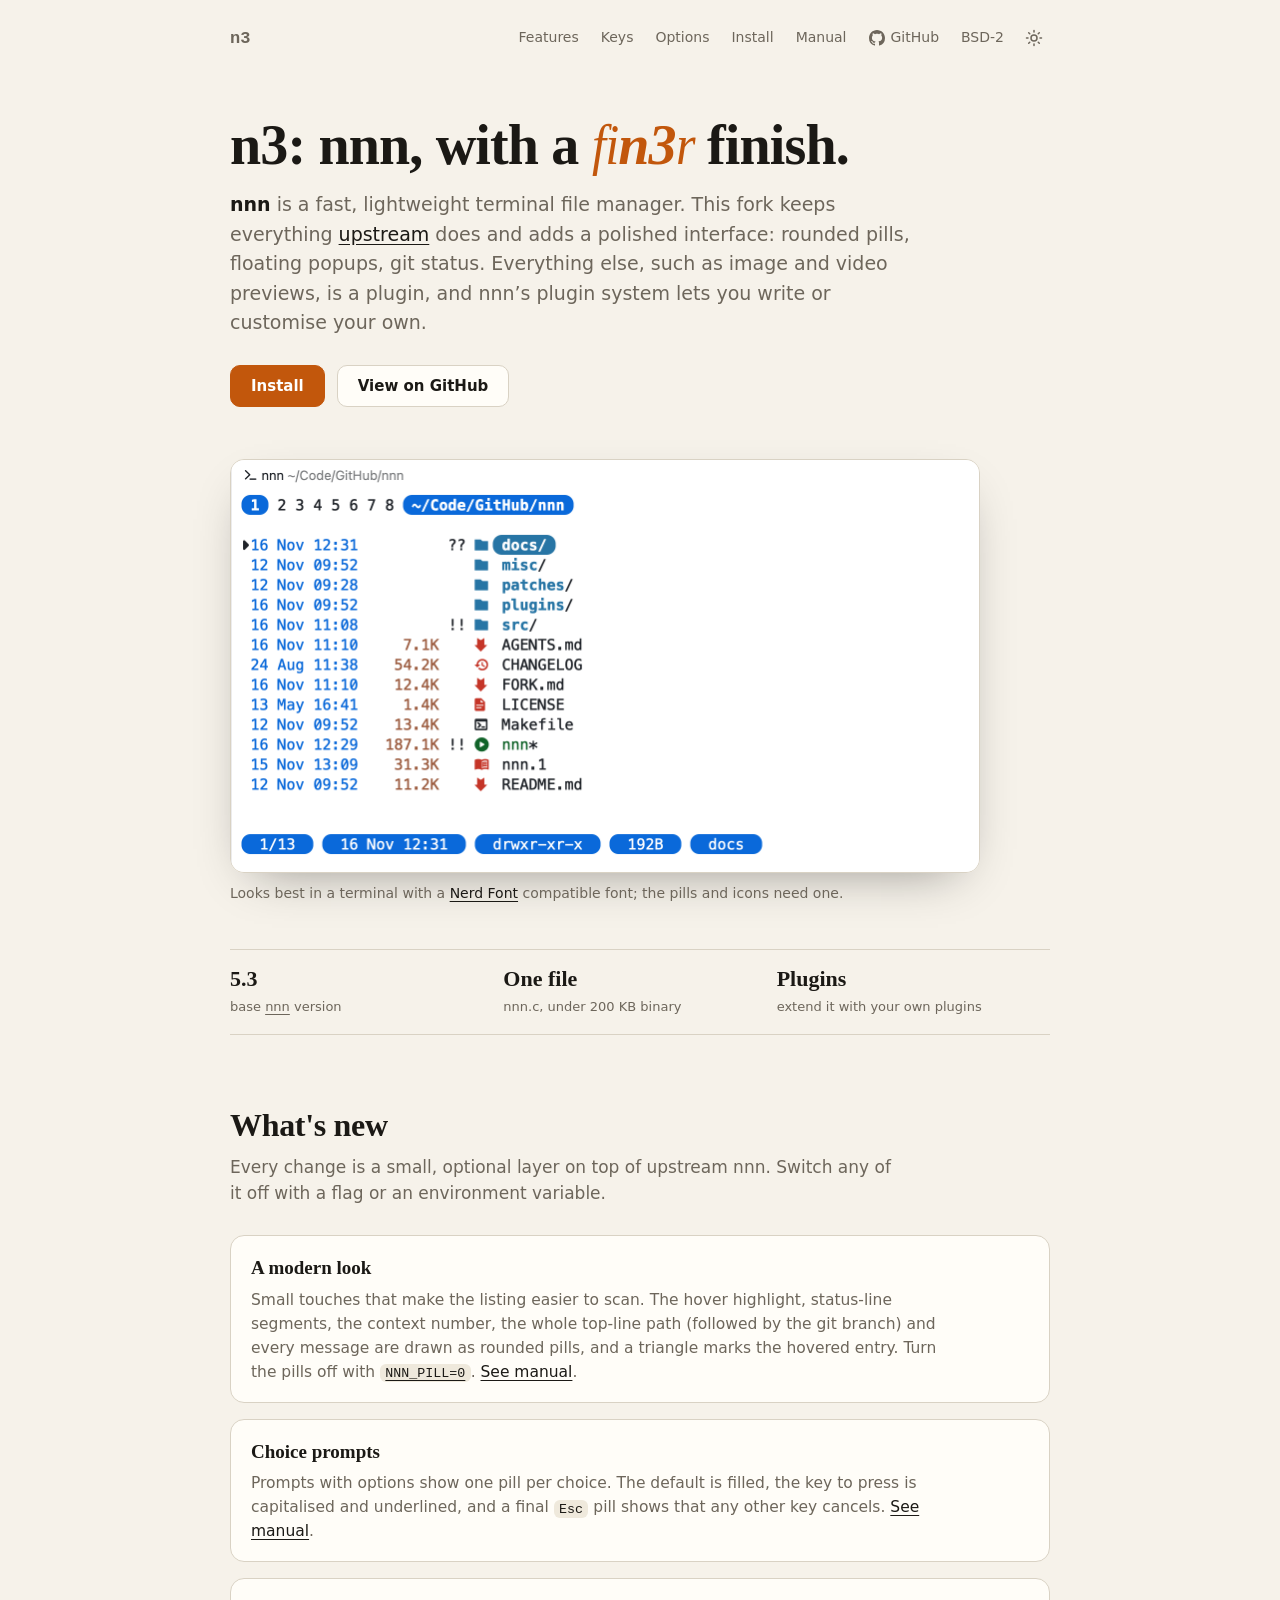
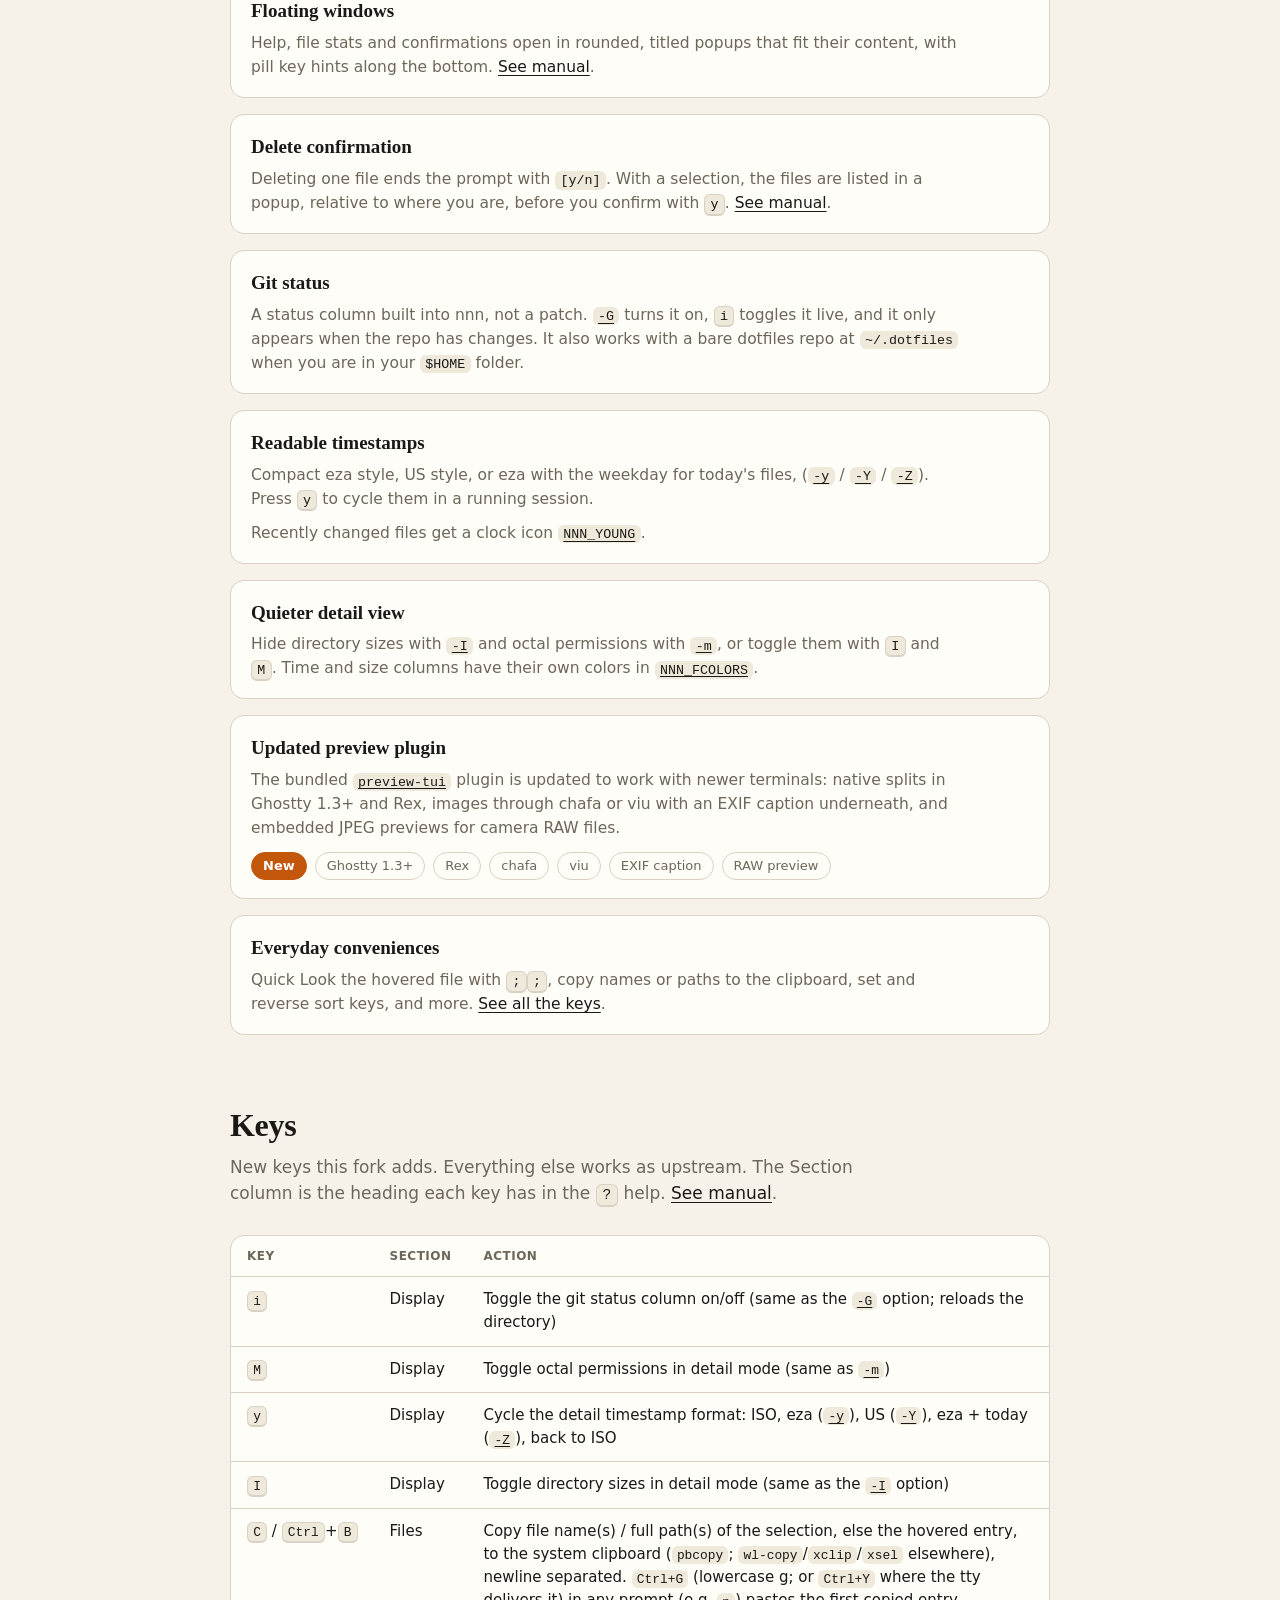
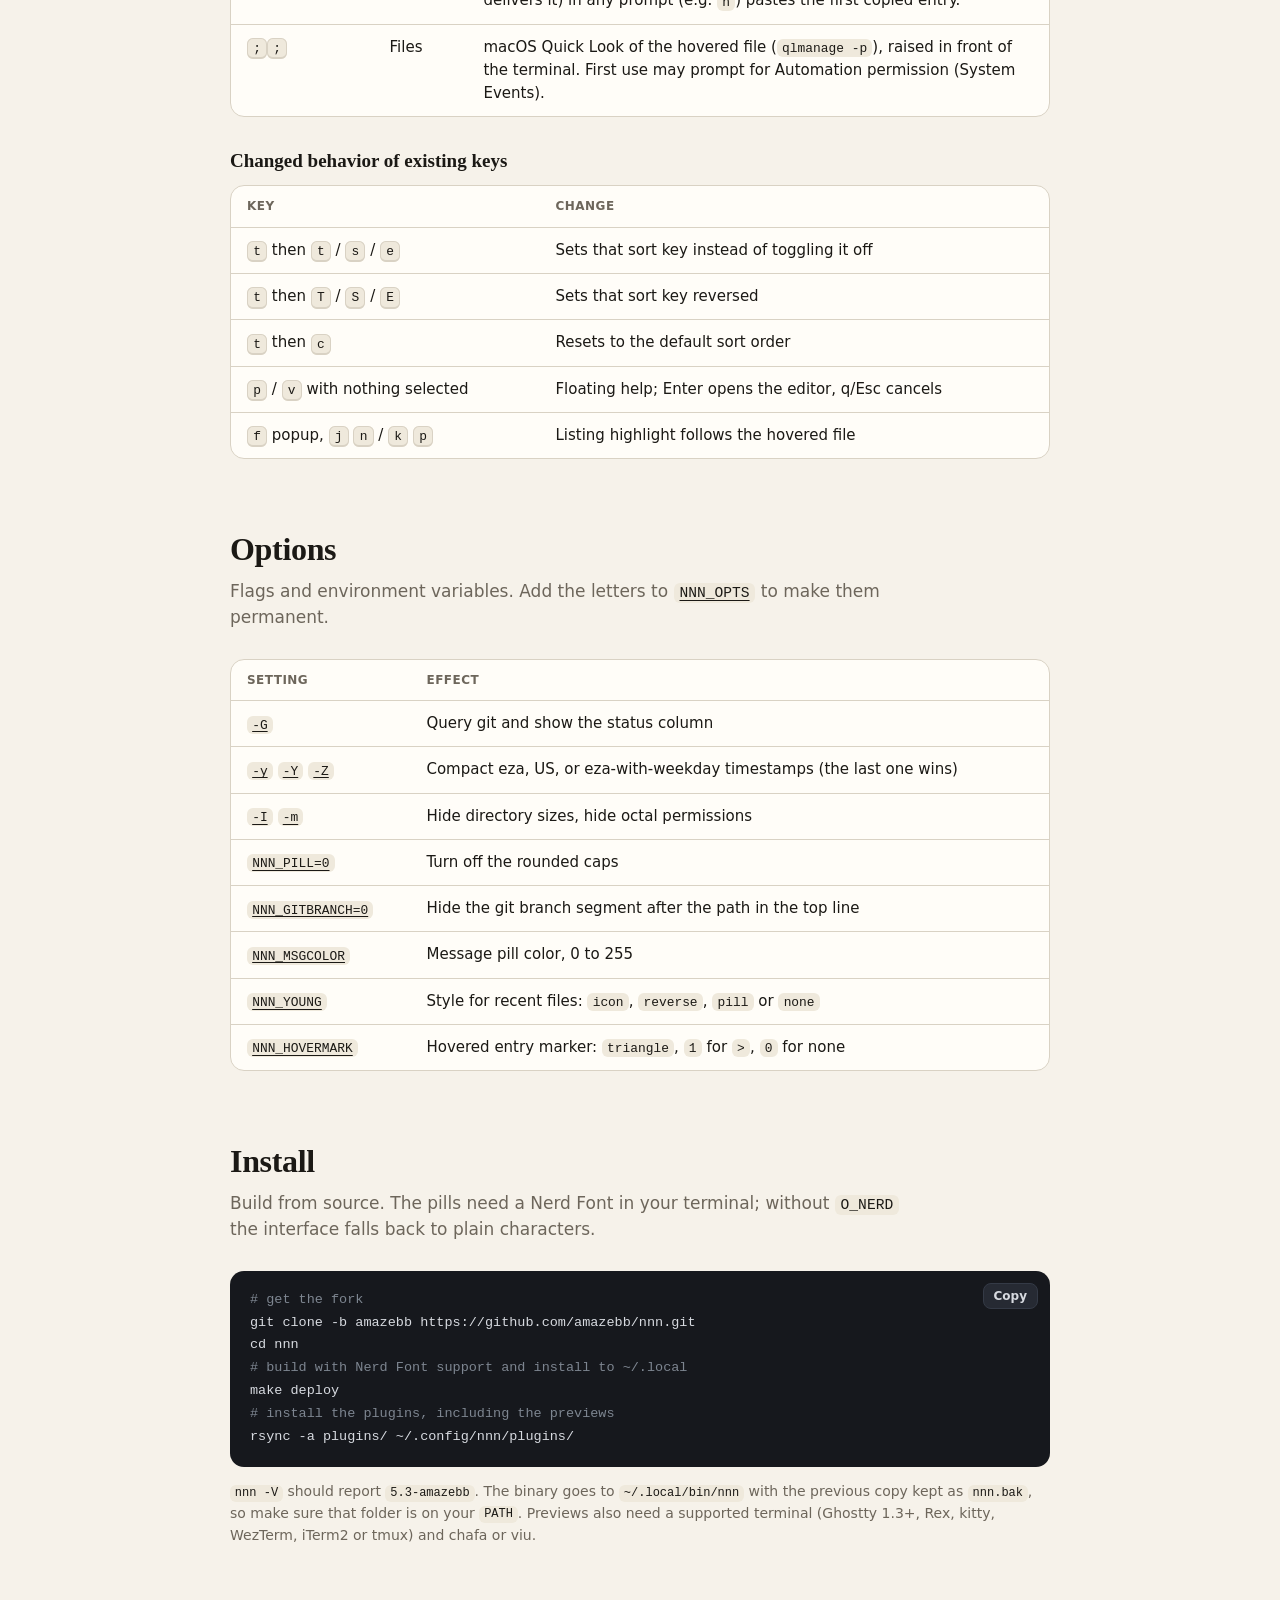
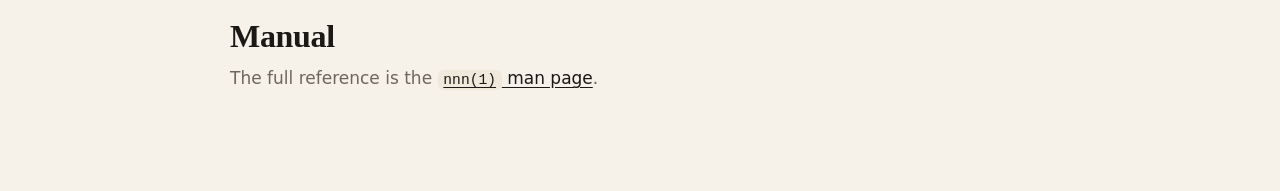
==== docs/index.html @ 8f882a75 "docs(web): thin and narrow the fi and r in the fin3r headline - wrap fi and r in a .thin span so the" ====
<!doctype html>
<html lang="en">

<head>
    <meta charset="utf-8">
    <meta name="viewport" content="width=device-width, initial-scale=1">
    <title>n3: nnn, with a fin3r finish</title>
    <meta name="description"
        content="n3 is a personal fork of the nnn file manager with rounded pills, floating popups, git status, extended by plugins for previews and more.">
    <link rel="stylesheet" href="style.css?v=28">
    <script>try {var t = localStorage.getItem("theme"); if (t) document.documentElement.dataset.theme = t} catch (e) { }</script>
</head>

<body>
    <main>

        <nav>
            <a class="brand" href="#top">n3</a>
            <a href="#features">Features</a>
            <a href="#keys">Keys</a>
            <a href="#options">Options</a>
            <a href="#install">Install</a>
            <a href="man.html">Manual</a>
            <a class="gh" href="https://github.com/amazebb/nnn"><svg width="16" height="16" aria-hidden="true">
                    <use href="img/icons.svg#github" />
                </svg>GitHub</a>
            <a href="https://github.com/amazebb/nnn/blob/amazebb/LICENSE">BSD-2</a>
            <button class="theme-toggle" type="button" aria-label="Switch to light theme" title="Switch theme"><svg
                    class="i-sun" width="18" height="18" aria-hidden="true">
                    <use href="img/icons.svg#sun" />
                </svg><svg class="i-moon" width="18" height="18" aria-hidden="true">
                    <use href="img/icons.svg#moon" />
                </svg></button>
        </nav>

        <header id="top">
            <h1>n3: nnn, with a <em><span class="thin">fi</span>n<span class="flip"><span class="f">3</span><span class="b"
                            aria-hidden="true">e</span></span><span class="thin">r</span></em> finish.</h1>
            <p><strong>nnn</strong> is a fast, lightweight terminal file manager. This fork keeps everything <a
                    href="https://github.com/jarun/nnn">upstream</a> does and adds a polished interface: rounded pills,
                floating popups, git status. Everything else, such as image and video previews, is a plugin, and
                nnn&rsquo;s plugin system lets you write or customise your own.</p>
            <div class="cta">
                <a class="btn primary" href="#install">Install</a>
                <a class="btn" href="https://github.com/amazebb/nnn">View on GitHub</a>
            </div>
        </header>

        <figure class="shot" id="shot">
            <!-- split Dark|Light switch for the screenshots only, unused for now (script.js and style.css still support it):
    <div class="theme-switch" role="group" aria-label="Screenshot theme, for every screenshot on the page">
      <button type="button" data-theme="dark" aria-pressed="false">Dark</button>
      <button type="button" data-theme="light" aria-pressed="false">Light</button>
    </div>
    -->
            <img class="th-light" src="img/nnn-list-light.png" width="750" height="413"
                alt="nnn listing the repo root in a light terminal theme, with the context and path pills on top and the pill status bar below">
            <img class="th-dark" src="img/nnn-list-dark.png" width="750" height="413"
                alt="nnn listing the repo root in a dark terminal theme, with the context and path pills on top and the pill status bar below">
            <figcaption>Looks best in a terminal with a <a href="https://www.nerdfonts.com/">Nerd Font</a> compatible
                font; the pills and icons need one.</figcaption>
        </figure>

        <div class="facts">
            <div><b>5.3</b><span>base <a href="https://github.com/jarun/nnn">nnn</a> version</span></div>
            <div><b>One file</b><span>nnn.c, under 200 KB binary</span></div>
            <div><b>Plugins</b><span>extend it with your own plugins</span></div>
        </div>

        <section id="features">
            <h2>What's new</h2>
            <p class="lede">Every change is a small, optional layer on top of upstream nnn. Switch any of it off with a
                flag or an environment variable.</p>

            <div class="cards">

                <div class="card">
                    <h3>A modern look</h3>
                    <p>Small touches that make the listing easier to scan. The hover highlight, status-line segments,
                        the context number, the whole top-line path (followed by the git branch) and every message are drawn as
                        rounded pills, and a triangle marks the hovered entry. Turn the pills off with <a
                            href="man.html#NNN_PILL"><code>NNN_PILL=0</code></a>. <a href="man.html#appearance">See
                            manual</a>.</p>
                </div>

                <div class="card">
                    <h3>Choice prompts</h3>
                    <p>Prompts with options show one pill per choice. The default is filled, the key to press is
                        capitalised and underlined, and a final <code>Esc</code> pill shows that any other key cancels.
                        <a href="man.html#choice-prompts">See manual</a>.
                    </p>
                </div>

                <div class="card wide">
                    <h3>Floating windows</h3>
                    <p>Help, file stats and confirmations open in rounded, titled popups that fit their content, with
                        pill key hints along the bottom. <a href="man.html#floating-windows">See manual</a>.</p>
                </div>

                <div class="card">
                    <h3>Delete confirmation</h3>
                    <p>Deleting one file ends the prompt with <code>[y/n]</code>. With a selection, the files are listed
                        in a popup, relative to where you are, before you confirm with <kbd>y</kbd>. <a
                            href="man.html#floating-windows">See manual</a>.</p>
                </div>

                <div class="card">
                    <h3>Git status</h3>
                    <p>A status column built into nnn, not a patch. <a href="man.html#opt-G"><code>-G</code></a> turns
                        it on, <kbd>i</kbd> toggles it live, and it only appears when the repo has changes. It also
                        works with a bare dotfiles repo at <code>~/.dotfiles</code> when you are in your
                        <code>$HOME</code> folder.
                    </p>
                </div>

                <div class="card">
                    <h3>Readable timestamps</h3>
                    <p>Compact eza style, US style, or eza with the weekday for today's files, (<a
                            href="man.html#opt-y"><code>-y</code></a> / <a href="man.html#opt-Y"><code>-Y</code></a> /
                        <a href="man.html#opt-Z"><code>-Z</code></a>). Press <kbd>y</kbd> to cycle them in a running
                        session.
                    </p>
                    <p>Recently changed files get a clock icon <a href="man.html#NNN_YOUNG"><code>NNN_YOUNG</code></a>.
                    </p>
                </div>

                <div class="card wide">
                    <h3>Quieter detail view</h3>
                    <p>Hide directory sizes with <a href="man.html#opt-I"><code>-I</code></a> and octal permissions with
                        <a href="man.html#opt-m"><code>-m</code></a>, or toggle them with <kbd>I</kbd> and <kbd>M</kbd>.
                        Time and size columns have their own colors in <a
                            href="man.html#NNN_FCOLORS"><code>NNN_FCOLORS</code></a>.
                    </p>
                </div>

                <div class="card wide">
                    <h3>Updated preview plugin</h3>
                    <p>The bundled <a href="https://github.com/amazebb/nnn/blob/amazebb/plugins/preview-tui"><code>preview-tui</code></a> plugin is updated to work with newer terminals: native
                        splits in Ghostty 1.3+ and Rex, images through chafa or viu with an EXIF caption underneath, and
                        embedded JPEG previews for camera RAW files.</p>
                    <div class="tags">
                        <span class="new">New</span><span>Ghostty
                            1.3+</span><span>Rex</span><span>chafa</span><span>viu</span><span>EXIF
                            caption</span><span>RAW preview</span>
                    </div>
                </div>

                <div class="card">
                    <h3>Everyday conveniences</h3>
                    <p>Quick Look the hovered file with <kbd>;</kbd><kbd>;</kbd>, copy names or paths to the clipboard,
                        set and reverse sort keys, and more. <a href="#keys">See all the keys</a>.</p>
                </div>

            </div>
        </section>

        <section id="keys">
            <h2>Keys</h2>
            <p class="lede">New keys this fork adds. Everything else works as upstream. The Section column is the
                heading each key has in the <kbd>?</kbd> help. <a href="man.html#keybinds">See manual</a>.</p>
            <div class="table-wrap">
                <table>
                    <thead>
                        <tr>
                            <th>Key</th>
                            <th>Section</th>
                            <th>Action</th>
                        </tr>
                    </thead>
                    <tbody>
                        <tr>
                            <td><kbd>i</kbd></td>
                            <td>Display</td>
                            <td>Toggle the git status column on/off (same as the <a
                                    href="man.html#opt-G"><code>-G</code></a> option; reloads the directory)</td>
                        </tr>
                        <tr>
                            <td><kbd>M</kbd></td>
                            <td>Display</td>
                            <td>Toggle octal permissions in detail mode (same as <a
                                    href="man.html#opt-m"><code>-m</code></a>)</td>
                        </tr>
                        <tr>
                            <td><kbd>y</kbd></td>
                            <td>Display</td>
                            <td>Cycle the detail timestamp format: ISO, eza (<a
                                    href="man.html#opt-y"><code>-y</code></a>), US (<a
                                    href="man.html#opt-Y"><code>-Y</code></a>), eza + today (<a
                                    href="man.html#opt-Z"><code>-Z</code></a>), back to ISO</td>
                        </tr>
                        <tr>
                            <td><kbd>I</kbd></td>
                            <td>Display</td>
                            <td>Toggle directory sizes in detail mode (same as the <a
                                    href="man.html#opt-I"><code>-I</code></a> option)</td>
                        </tr>
                        <tr>
                            <td><kbd>C</kbd> / <kbd>Ctrl</kbd>+<kbd>B</kbd></td>
                            <td>Files</td>
                            <td>Copy file name(s) / full path(s) of the selection, else the hovered entry, to the system
                                clipboard (<code>pbcopy</code>;
                                <code>wl-copy</code>/<code>xclip</code>/<code>xsel</code> elsewhere), newline separated.
                                <code>Ctrl+G</code> (lowercase g; or <code>Ctrl+Y</code> where the tty delivers it) in
                                any prompt (e.g. <code>n</code>) pastes the first copied entry.
                            </td>
                        </tr>
                        <tr>
                            <td><kbd>;</kbd><kbd>;</kbd></td>
                            <td>Files</td>
                            <td>macOS Quick Look of the hovered file (<code>qlmanage -p</code>), raised in front of the
                                terminal. First use may prompt for Automation permission (System Events).</td>
                        </tr>
                    </tbody>
                </table>
            </div>
            <h3 class="sub">Changed behavior of existing keys</h3>
            <div class="table-wrap">
                <table>
                    <thead>
                        <tr>
                            <th>Key</th>
                            <th>Change</th>
                        </tr>
                    </thead>
                    <tbody>
                        <tr>
                            <td><kbd>t</kbd> then <kbd>t</kbd> / <kbd>s</kbd> / <kbd>e</kbd></td>
                            <td>Sets that sort key instead of toggling it off</td>
                        </tr>
                        <tr>
                            <td><kbd>t</kbd> then <kbd>T</kbd> / <kbd>S</kbd> / <kbd>E</kbd></td>
                            <td>Sets that sort key reversed</td>
                        </tr>
                        <tr>
                            <td><kbd>t</kbd> then <kbd>c</kbd></td>
                            <td>Resets to the default sort order</td>
                        </tr>
                        <tr>
                            <td><kbd>p</kbd> / <kbd>v</kbd> with nothing selected</td>
                            <td>Floating help; Enter opens the editor, q/Esc cancels</td>
                        </tr>
                        <tr>
                            <td><kbd>f</kbd> popup, <kbd>j</kbd> <kbd>n</kbd> / <kbd>k</kbd> <kbd>p</kbd></td>
                            <td>Listing highlight follows the hovered file</td>
                        </tr>
                    </tbody>
                </table>
            </div>
        </section>

        <section id="options">
            <h2>Options</h2>
            <p class="lede">Flags and environment variables. Add the letters to <a
                    href="man.html#NNN_OPTS"><code>NNN_OPTS</code></a> to make them permanent.</p>
            <div class="table-wrap">
                <table>
                    <thead>
                        <tr>
                            <th>Setting</th>
                            <th>Effect</th>
                        </tr>
                    </thead>
                    <tbody>
                        <tr>
                            <td><a href="man.html#opt-G"><code>-G</code></a></td>
                            <td>Query git and show the status column</td>
                        </tr>
                        <tr>
                            <td><a href="man.html#opt-y"><code>-y</code></a> <a
                                    href="man.html#opt-Y"><code>-Y</code></a> <a
                                    href="man.html#opt-Z"><code>-Z</code></a></td>
                            <td>Compact eza, US, or eza-with-weekday timestamps (the last one wins)</td>
                        </tr>
                        <tr>
                            <td><a href="man.html#opt-I"><code>-I</code></a> <a
                                    href="man.html#opt-m"><code>-m</code></a></td>
                            <td>Hide directory sizes, hide octal permissions</td>
                        </tr>
                        <tr>
                            <td><a href="man.html#NNN_PILL"><code>NNN_PILL=0</code></a></td>
                            <td>Turn off the rounded caps</td>
                        </tr>
                        <tr>
                            <td><a href="man.html#NNN_GITBRANCH"><code>NNN_GITBRANCH=0</code></a></td>
                            <td>Hide the git branch segment after the path in the top line</td>
                        </tr>
                        <tr>
                            <td><a href="man.html#NNN_MSGCOLOR"><code>NNN_MSGCOLOR</code></a></td>
                            <td>Message pill color, 0 to 255</td>
                        </tr>
                        <tr>
                            <td><a href="man.html#NNN_YOUNG"><code>NNN_YOUNG</code></a></td>
                            <td>Style for recent files: <code>icon</code>, <code>reverse</code>, <code>pill</code> or
                                <code>none</code>
                            </td>
                        </tr>
                        <tr>
                            <td><a href="man.html#NNN_HOVERMARK"><code>NNN_HOVERMARK</code></a></td>
                            <td>Hovered entry marker: <code>triangle</code>, <code>1</code> for <code>&gt;</code>,
                                <code>0</code> for none
                            </td>
                        </tr>
                    </tbody>
                </table>
            </div>
        </section>

        <section id="install">
            <h2>Install</h2>
            <p class="lede">Build from source. The pills need a Nerd Font in your terminal; without <code>O_NERD</code>
                the interface falls back to plain characters.</p>

            <div class="codeblock">
                <button class="copy" type="button">Copy</button>
                <pre><span class="c"># get the fork</span>
<span class="line">git clone -b amazebb https://github.com/amazebb/nnn.git</span>
<span class="line">cd nnn</span>
<span class="c"># build with Nerd Font support and install to ~/.local</span>
<span class="line">make deploy</span>
<span class="c"># install the plugins, including the previews</span>
<span class="line">rsync -a plugins/ ~/.config/nnn/plugins/</span></pre>
            </div>
            <p class="note"><code>nnn -V</code> should report <code>5.3-amazebb</code>. The binary goes to
                <code>~/.local/bin/nnn</code> with the previous copy kept as <code>nnn.bak</code>, so make sure that
                folder is on your <code>PATH</code>. Previews also need a supported terminal (Ghostty 1.3+, Rex, kitty,
                WezTerm, iTerm2 or tmux) and chafa or viu.
            </p>
        </section>

        <section id="manual">
            <h2>Manual</h2>
            <p class="lede">The full reference is the <a href="man.html"><code>nnn(1)</code> man page</a>.</p>
        </section>


    </main>
    <script src="script.js?v=28"></script>
</body>

</html>
---- docs/style.css ----
:root {
  --paper: #f6f2ea;
  --ink: #1b1915;
  --muted: #6d665b;
  --line: #d9d2c4;
  --panel: #fffdf8;
  --accent: #c2570c;
  --accent-ink: #fff;
  --code-bg: #efe9dc;
  --mono: ui-monospace, "SF Mono", Menlo, Consolas, monospace;
  --serif: "Iowan Old Style", "Palatino Linotype", Palatino, Georgia, serif;
  --ui: system-ui, -apple-system, "Segoe UI", Roboto, sans-serif;

  /* install code blocks */
  --t-bg: #16181d;
  --t-fg: #d7dae0;
  --t-dim: #7d8590;
}

@media (prefers-color-scheme: dark) {
  :root:not([data-theme="light"]) {
    --paper: #151412;
    --ink: #ece6da;
    --muted: #9a9284;
    --line: #35312a;
    --panel: #1d1b18;
    --accent: #f08a3c;
    --accent-ink: #151412;
    --code-bg: #24211d;
  }
}
:root[data-theme="dark"] {
  --paper: #151412;
  --ink: #ece6da;
  --muted: #9a9284;
  --line: #35312a;
  --panel: #1d1b18;
  --accent: #f08a3c;
  --accent-ink: #151412;
  --code-bg: #24211d;
}

* { box-sizing: border-box; }
html { scroll-behavior: smooth; }

body {
  margin: 0;
  background: var(--paper);
  color: var(--ink);
  font: 17px/1.55 var(--ui);
  -webkit-font-smoothing: antialiased;
}

a { color: var(--ink); text-underline-offset: 3px; }
a:hover { color: var(--accent); }

main { max-width: 860px; margin: 0 auto; padding: 0 20px 72px; }

nav {
  display: flex;
  flex-wrap: wrap;
  align-items: center;
  gap: 8px 22px;
  padding: 22px 0;
  font-size: 14px;
}
nav .brand { font: 600 17px var(--mono); text-decoration: none; margin-right: auto; }
nav a { color: var(--muted); text-decoration: none; }
nav a:hover { color: var(--ink); }
nav .gh { display: inline-flex; align-items: center; gap: 6px; }
.theme-toggle {
  display: inline-flex; align-items: center; justify-content: center;
  width: 32px; height: 32px; padding: 0; margin-left: -8px;
  background: none; border: 0; border-radius: 8px;
  color: var(--muted); cursor: pointer;
}
.theme-toggle .i-moon { display: none; }
@media (prefers-color-scheme: dark) {
  :root:not([data-theme="light"]) .theme-toggle .i-sun { display: none; }
  :root:not([data-theme="light"]) .theme-toggle .i-moon { display: block; }
}
:root[data-theme="dark"] .theme-toggle .i-sun { display: none; }
:root[data-theme="dark"] .theme-toggle .i-moon { display: block; }
.theme-toggle:hover { color: var(--ink); }
.theme-toggle:focus-visible { outline: 2px solid var(--accent); outline-offset: 2px; }

header { padding: 40px 0 8px; }
header h1 {
  font: 600 56px/1.04 var(--serif);
  letter-spacing: -0.015em;
  margin: 0 0 16px;
}
/* "fi" and "r" of fin3r: lighter and narrower, so the eye lands on the 3 */
header h1 .thin { font-weight: 300; display: inline-block; transform: scaleX(0.9); transform-origin: left; margin-right: -0.05em; }
/* the 3 in fin3r flips over to an e on hover */
header h1 .flip { display: inline-grid; transform-style: preserve-3d; transition: transform 0.6s; }
header h1 .flip > span { grid-area: 1 / 1; backface-visibility: hidden; text-align: center; }
header h1 .flip .b { transform: rotateY(180deg); }
header h1 em:hover .flip { transform: rotateY(180deg); }
@media (prefers-reduced-motion: reduce) { header h1 .flip { transition: none; } }
header h1 em { font-style: italic; color: var(--accent); }
header p { margin: 0; color: var(--muted); max-width: 58ch; font-size: 19px; }
header p strong { color: var(--ink); font-weight: 600; }

.cta { display: flex; flex-wrap: wrap; gap: 12px; margin-top: 28px; }
.btn {
  display: inline-block;
  font: 600 15px var(--ui);
  text-decoration: none;
  border-radius: 10px;
  padding: 11px 20px;
  border: 1px solid var(--line);
  color: var(--ink);
  background: var(--panel);
}
.btn:hover { border-color: var(--muted); color: var(--ink); }
.btn.primary { background: var(--accent); border-color: var(--accent); color: var(--accent-ink); }
.btn.primary:hover { filter: brightness(1.08); color: var(--accent-ink); }
.btn:focus-visible, .copy:focus-visible { outline: 2px solid var(--accent); outline-offset: 2px; }

.pop { display: block; max-width: 100%; height: auto; margin-top: 14px; border-radius: 10px; }
.shot { margin: 44px 0 0; }
/* Dark | Light: two .btn-style halves of one button, split by a single divider */
.theme-switch { display: inline-flex; margin-bottom: 14px; }
.theme-switch button {
  font: 600 15px var(--ui);
  padding: 11px 22px;
  border: 1px solid var(--line);
  color: var(--ink);
  background: var(--panel);
  cursor: pointer;
  position: relative;
}
.theme-switch button:first-child { border-radius: 10px 0 0 10px; }
.theme-switch button:last-child { border-radius: 0 10px 10px 0; margin-left: -1px; }
.theme-switch button:hover { border-color: var(--muted); z-index: 1; }
.theme-switch button[aria-pressed="true"] { background: var(--accent); border-color: var(--accent); color: var(--accent-ink); z-index: 2; }
.theme-switch button:focus-visible { outline: 2px solid var(--accent); outline-offset: 2px; z-index: 3; }
.shot img {
  display: block;
  max-width: 100%;
  height: auto;
  border: 1px solid var(--line);
  border-radius: 14px;
  box-shadow: 0 18px 50px -24px rgba(0, 0, 0, 0.45);
}

/* one theme of each screenshot at a time; the page theme picks the default until the switch is used */
img.th-dark { display: none; }
@media (prefers-color-scheme: dark) {
  html:not([data-shot]):not([data-theme="light"]) img.th-light { display: none; }
  html:not([data-shot]):not([data-theme="light"]) img.th-dark { display: block; }
}
html[data-theme="dark"]:not([data-shot]) img.th-light { display: none; }
html[data-theme="dark"]:not([data-shot]) img.th-dark { display: block; }
html[data-shot="dark"] img.th-light { display: none; }
html[data-shot="dark"] img.th-dark { display: block; }
html[data-shot="light"] img.th-light { display: block; }
html[data-shot="light"] img.th-dark { display: none; }

/* ---------- facts ---------- */
.facts {
  margin-top: 44px;
  display: grid;
  grid-template-columns: repeat(3, 1fr);
  border-top: 1px solid var(--line);
}
.facts div { padding: 16px 12px 16px 0; border-bottom: 1px solid var(--line); }
.facts b { display: block; font: 600 22px var(--serif); }
.facts span { font-size: 13px; color: var(--muted); }

/* ---------- sections ---------- */
section { margin-top: 72px; }
section > h2 { font: 600 32px/1.15 var(--serif); letter-spacing: -0.01em; margin: 0 0 10px; }
section > .lede { color: var(--muted); margin: 0 0 28px; max-width: 62ch; }

.cards { display: grid; grid-template-columns: minmax(0, 1fr); gap: 16px; }
.card {
  background: var(--panel);
  border: 1px solid var(--line);
  border-radius: 14px;
  padding: 20px 20px 18px;
}
.card { min-width: 0; }
.card h3 { font: 600 19px/1.25 var(--serif); margin: 0 0 8px; }
.card p { margin: 0 0 10px; color: var(--muted); font-size: 15.5px; max-width: 72ch; }
.card p:last-child { margin-bottom: 0; }
.card.wide { grid-column: 1 / -1; }

a code { color: inherit; }
code, kbd {
  font: 0.86em var(--mono);
  background: var(--code-bg);
  border-radius: 6px;
  padding: 0.12em 0.4em;
  color: var(--ink);
}
kbd { border: 1px solid var(--line); border-bottom-width: 2px; }

.tags { display: flex; flex-wrap: wrap; gap: 8px; margin-top: 12px; }
.tags span {
  font-size: 13px;
  color: var(--muted);
  border: 1px solid var(--line);
  border-radius: 999px;
  padding: 3px 11px;
}

.tags .new { background: var(--accent); border-color: var(--accent); color: var(--accent-ink); font-weight: 600; }

/* ---------- tables ---------- */
h3.sub { font: 600 19px/1.25 var(--serif); margin: 32px 0 12px; }
.table-wrap { overflow-x: auto; border: 1px solid var(--line); border-radius: 14px; background: var(--panel); }
table { width: 100%; border-collapse: collapse; font-size: 15px; }
th, td { text-align: left; padding: 11px 16px; border-bottom: 1px solid var(--line); vertical-align: top; }
th { font-size: 12px; letter-spacing: 0.04em; text-transform: uppercase; color: var(--muted); font-weight: 600; }
tr:last-child td { border-bottom: 0; }
td:first-child { white-space: nowrap; }

/* ---------- install ---------- */
.codeblock {
  position: relative;
  background: var(--t-bg);
  color: var(--t-fg);
  border-radius: 14px;
  padding: 18px 20px;
  font: 13.5px/1.7 var(--mono);
  overflow-x: auto;
  margin: 0 0 14px;
}
.codeblock pre { margin: 0; font: inherit; padding-right: 64px; }
.codeblock .c { color: var(--t-dim); }
.copy {
  position: absolute;
  top: 12px;
  right: 12px;
  font: 600 12px var(--ui);
  color: var(--t-fg);
  background: #262a33;
  border: 1px solid #343a46;
  border-radius: 8px;
  padding: 5px 10px;
  cursor: pointer;
}
.copy:hover { background: #303642; }
.note { font-size: 14px; color: var(--muted); }


@media (max-width: 640px) {
  header h1 { font-size: 40px; }
  header p { font-size: 17px; }
  .facts { grid-template-columns: 1fr; }
  .cards { grid-template-columns: minmax(0, 1fr); }
  section > h2 { font-size: 27px; }
  .btn { flex: 1 1 100%; text-align: center; }
}

/* ---------- manual ---------- */
.linkbtn { font: inherit; color: var(--accent); background: none; border: 0; padding: 0; cursor: pointer; text-decoration: underline; text-underline-offset: 3px; }
.man { border: 1px solid var(--line); border-radius: 14px; background: var(--panel); overflow: hidden; }
.man-sec + .man-sec { border-top: 1px solid var(--line); }
.man-sec summary, .man-sub summary { cursor: pointer; padding: 14px 18px; font: 600 15px var(--ui); letter-spacing: 0.02em; list-style: none; display: flex; align-items: center; gap: 10px; }
.man-sec summary::-webkit-details-marker, .man-sub summary::-webkit-details-marker { display: none; }
.man-sec summary::before, .man-sub summary::before { content: "\25B8"; color: var(--muted); transition: transform 0.15s; }
.man-sec[open] > summary::before, .man-sub[open] > summary::before { transform: rotate(90deg); }
.man-sec summary:hover, .man-sub summary:hover { background: var(--code-bg); }
.man-body { padding: 4px 18px 18px 38px; font-size: 15px; overflow-x: auto; }
.man-body p { margin: 0 0 10px; max-width: 74ch; }
.man-body h3 { font: 600 15px var(--serif); margin: 18px 0 6px; }
.man-body code, .man-body var, .man-body .Fl { font-family: var(--mono); font-size: 0.9em; font-style: normal; }
.man-body pre, .man-body .Bd { font: 13.5px/1.5 var(--mono); background: var(--code-bg); border-radius: 8px; padding: 10px 12px; margin: 0 0 12px; overflow-x: auto; white-space: pre-wrap; }
.man-body table { width: auto; font-size: 14.5px; }
.man-body td, .man-body th { padding: 4px 14px 4px 0; border: 0; }
.man-body dl, .man-body .Bl-tag { margin: 0 0 12px; }
.man-body .Bl-tag dt { font-family: var(--mono); font-size: 14px; margin-top: 8px; }
.man-body .Bl-tag dd { margin: 2px 0 0 18px; }
.man-body a { color: var(--accent); text-underline-offset: 3px; overflow-wrap: anywhere; }
.man-sub { margin: 0 18px 8px 38px; border: 1px solid var(--line); border-radius: 10px; background: var(--paper); }
.man-sub:last-child { margin-bottom: 18px; }
.man-sub summary { padding: 10px 14px; font-size: 14.5px; }
.man-sub .man-body { padding: 4px 14px 14px; }
.shot figcaption { margin-top: 10px; font-size: 14px; color: var(--muted); }
.facts a { color: inherit; }
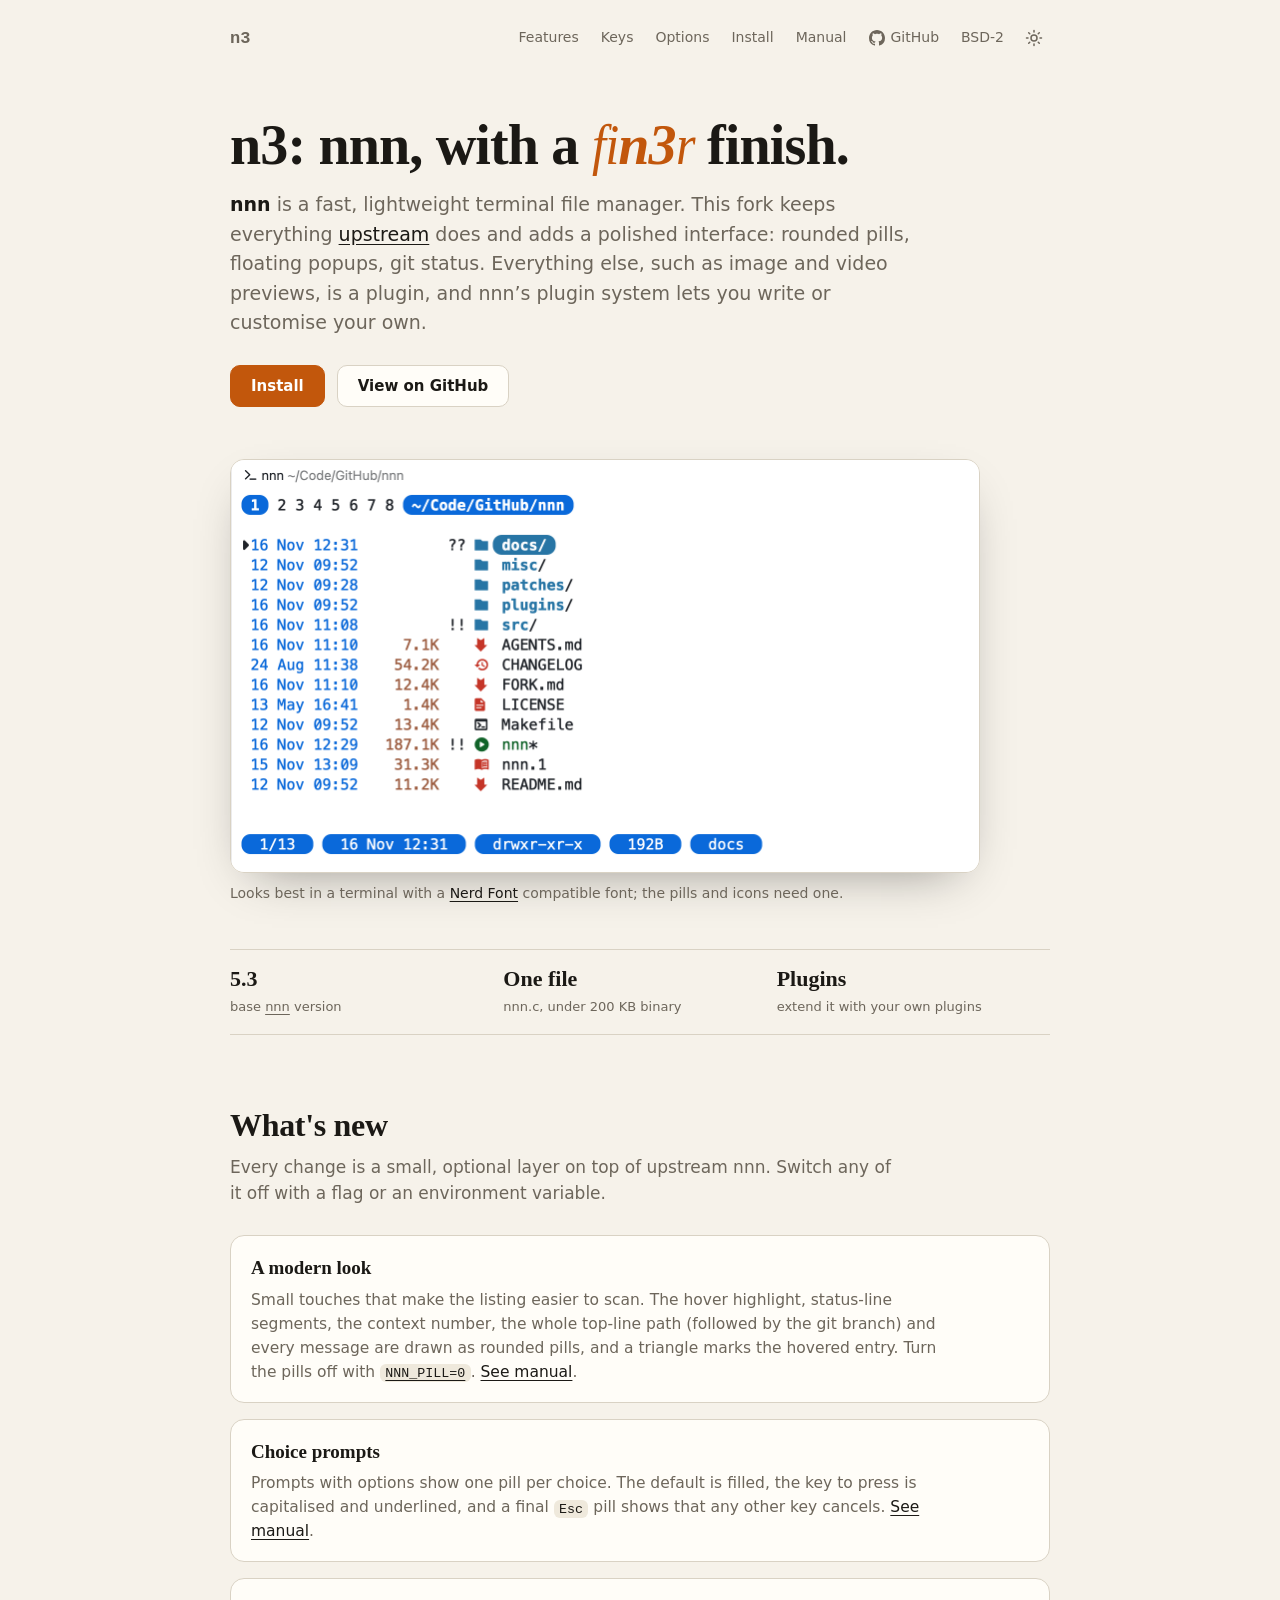
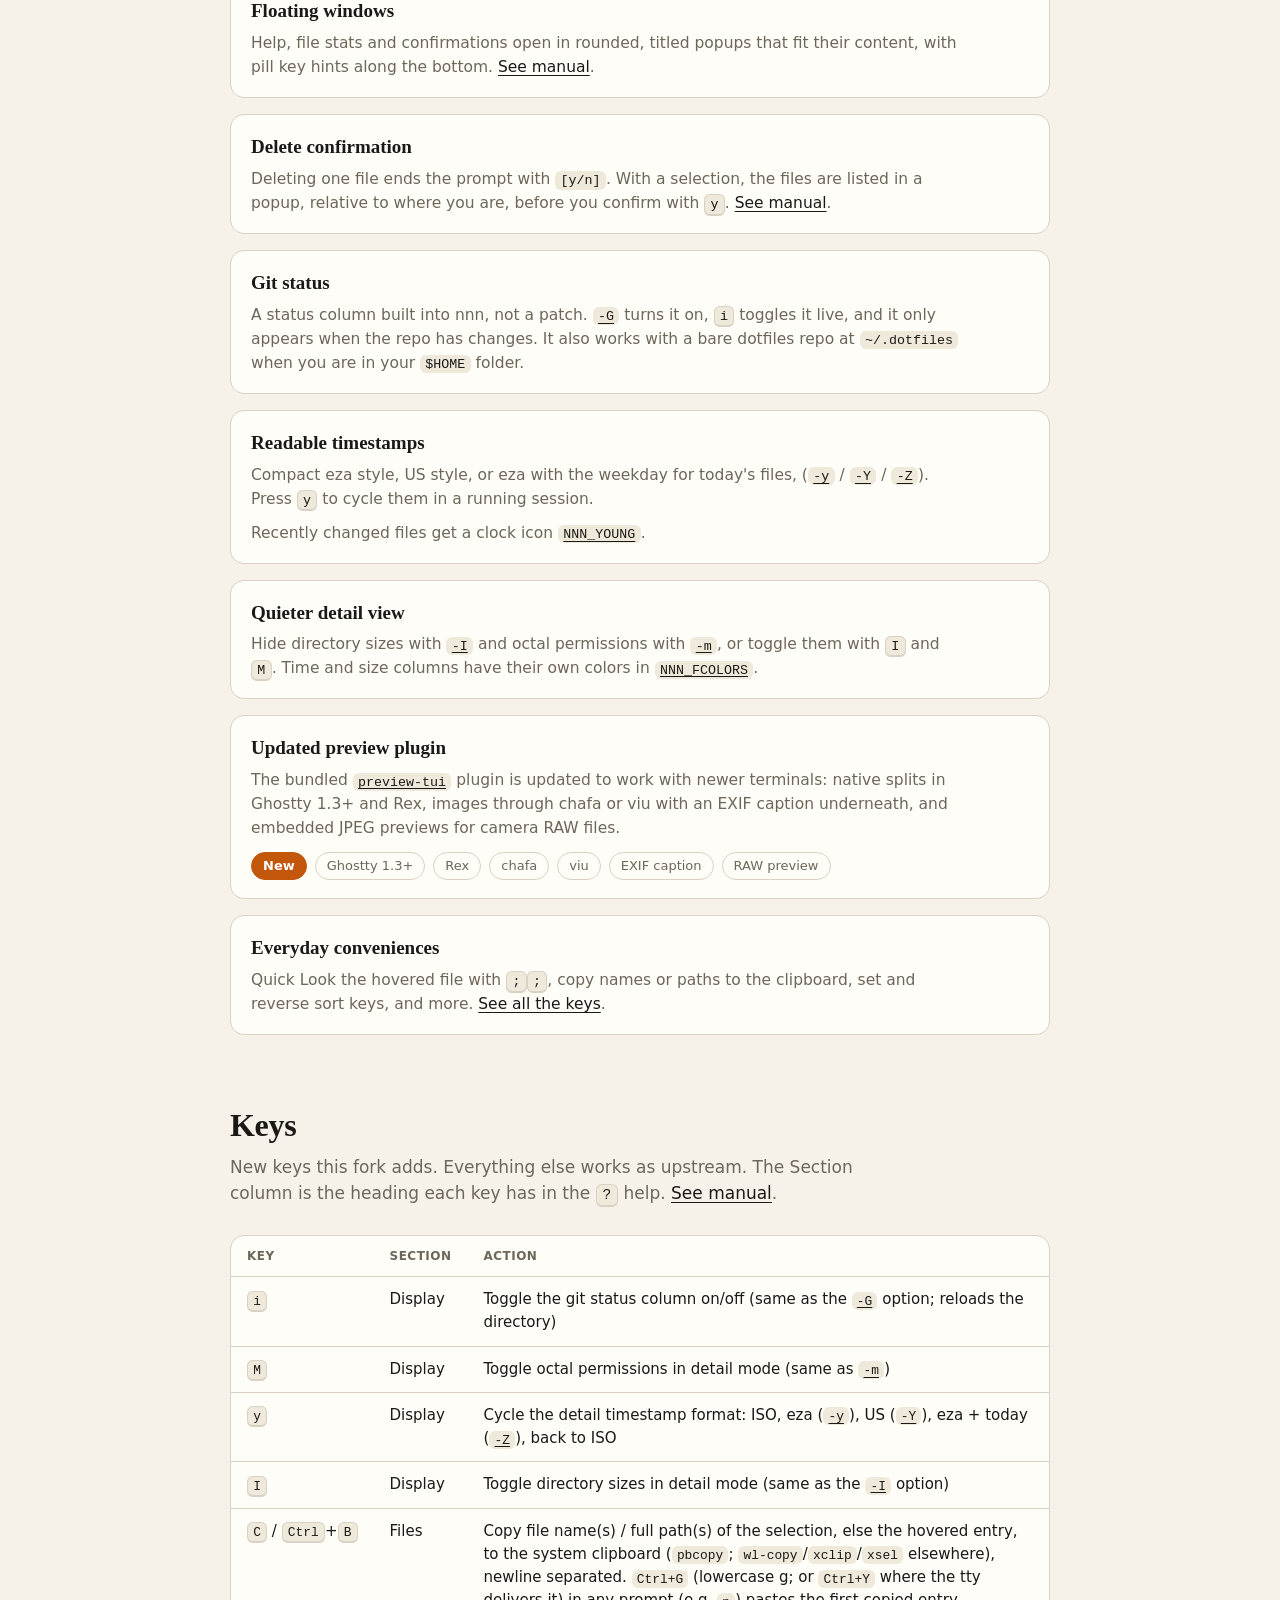
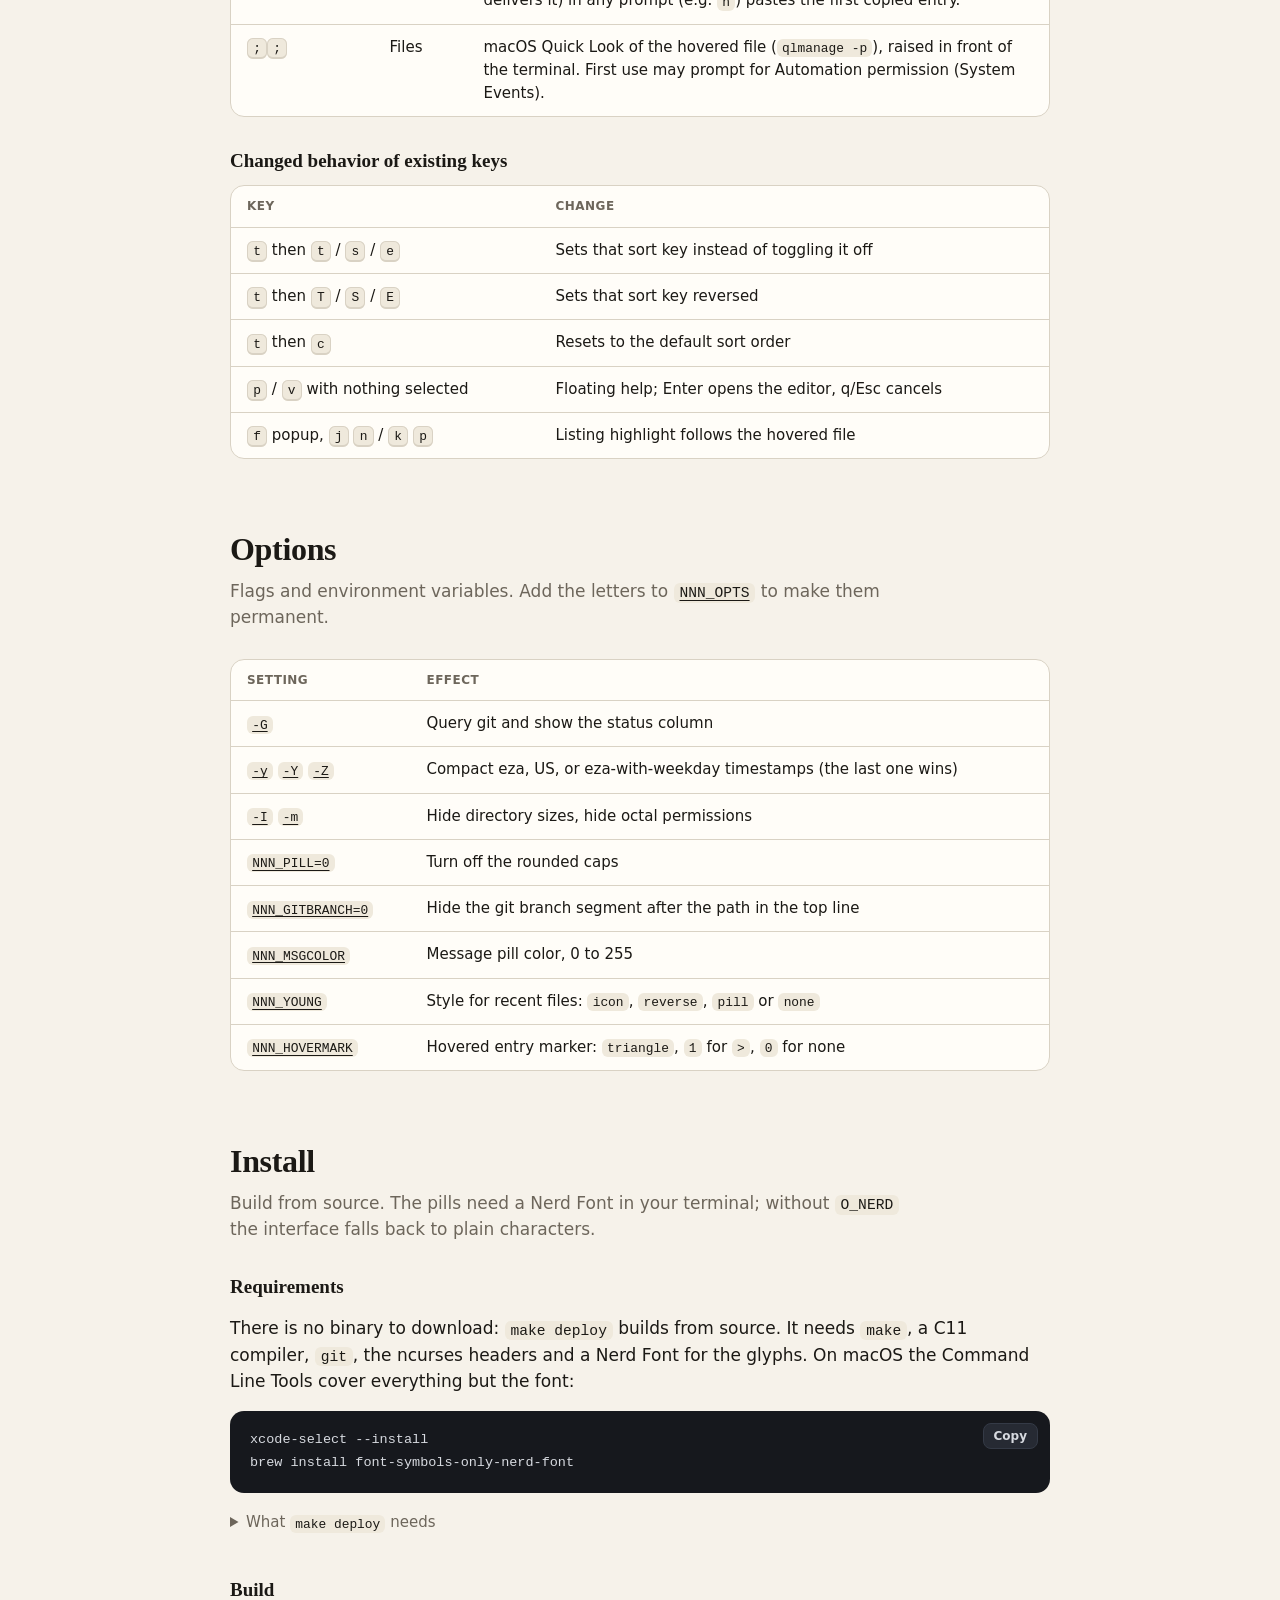
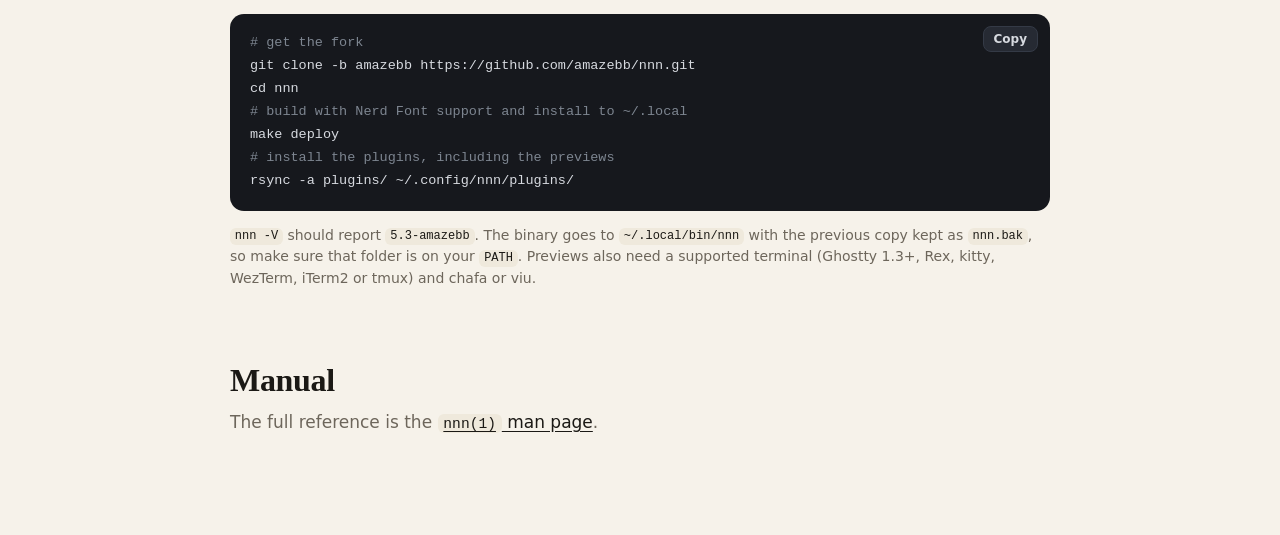
==== commit e9a771c2: "docs(install): list what make deploy needs - add a Requirements sub-section with a tools table to FO" ====
--- a/docs/index.html
+++ b/docs/index.html
@@ -7,7 +7,7 @@
     <title>n3: nnn, with a fin3r finish</title>
     <meta name="description"
         content="n3 is a personal fork of the nnn file manager with rounded pills, floating popups, git status, extended by plugins for previews and more.">
-    <link rel="stylesheet" href="style.css?v=28">
+    <link rel="stylesheet" href="style.css?v=30">
     <script>try {var t = localStorage.getItem("theme"); if (t) document.documentElement.dataset.theme = t} catch (e) { }</script>
 </head>
 
@@ -310,6 +310,34 @@
             <p class="lede">Build from source. The pills need a Nerd Font in your terminal; without <code>O_NERD</code>
                 the interface falls back to plain characters.</p>
 
+            <h3 class="sub">Requirements</h3>
+            <p>There is no binary to download: <code>make deploy</code> builds from source. It needs <code>make</code>, a C11 compiler, <code>git</code>, the ncurses headers and a Nerd Font for the glyphs. On macOS the Command Line Tools cover everything but the font:</p>
+            <div class="codeblock">
+                <button class="copy" type="button">Copy</button>
+                <pre><span class="line">xcode-select --install</span>
+<span class="line">brew install font-symbols-only-nerd-font</span></pre>
+            </div>
+
+            <details class="reqs">
+                <summary>What <code>make deploy</code> needs</summary>
+                <div class="table-wrap">
+                    <table>
+                        <thead><tr><th>Tool</th><th>Used for</th></tr></thead>
+                        <tbody>
+                            <tr><td><code>make</code></td><td>runs the build</td></tr>
+                            <tr><td>C compiler (<code>cc</code>, C11)</td><td>builds <code>src/nnn.c</code></td></tr>
+                            <tr><td><code>grep</code>, <code>cut</code></td><td>read the version string from <code>src/nnn.c</code></td></tr>
+                            <tr><td>ncurses with headers (<code>pkg-config</code> optional)</td><td>linking; without <code>pkg-config</code> the <code>Makefile</code> falls back to <code class="nowrap">-lncurses</code></td></tr>
+                            <tr><td><code>pthread</code></td><td>linked in; part of the system libc</td></tr>
+                            <tr><td><code>install</code></td><td>copies the binary, <code>nnn.1</code> and the zsh completion</td></tr>
+                            <tr><td><code>cp</code></td><td>keeps the previous binary as <code>nnn.bak</code></td></tr>
+                        </tbody>
+                    </table>
+                </div>
+                <p class="note">Readline is off by default, so it is not needed.</p>
+            </details>
+
+            <h3 class="sub">Build</h3>
             <div class="codeblock">
                 <button class="copy" type="button">Copy</button>
                 <pre><span class="c"># get the fork</span>
@@ -334,7 +362,7 @@
 
 
     </main>
-    <script src="script.js?v=28"></script>
+    <script src="script.js?v=30"></script>
 </body>
 
 </html>
--- a/docs/style.css
+++ b/docs/style.css
@@ -254,6 +254,11 @@
   section > h2 { font-size: 27px; }
   .btn { flex: 1 1 100%; text-align: center; }
 }
+
+code.nowrap { white-space: nowrap; }
+details.reqs { margin: 18px 0 8px; }
+details.reqs summary { cursor: pointer; color: var(--muted); font-size: 15px; margin-bottom: 12px; }
+details.reqs summary:hover { color: var(--ink); }
 
 /* ---------- manual ---------- */
 .linkbtn { font: inherit; color: var(--accent); background: none; border: 0; padding: 0; cursor: pointer; text-decoration: underline; text-underline-offset: 3px; }
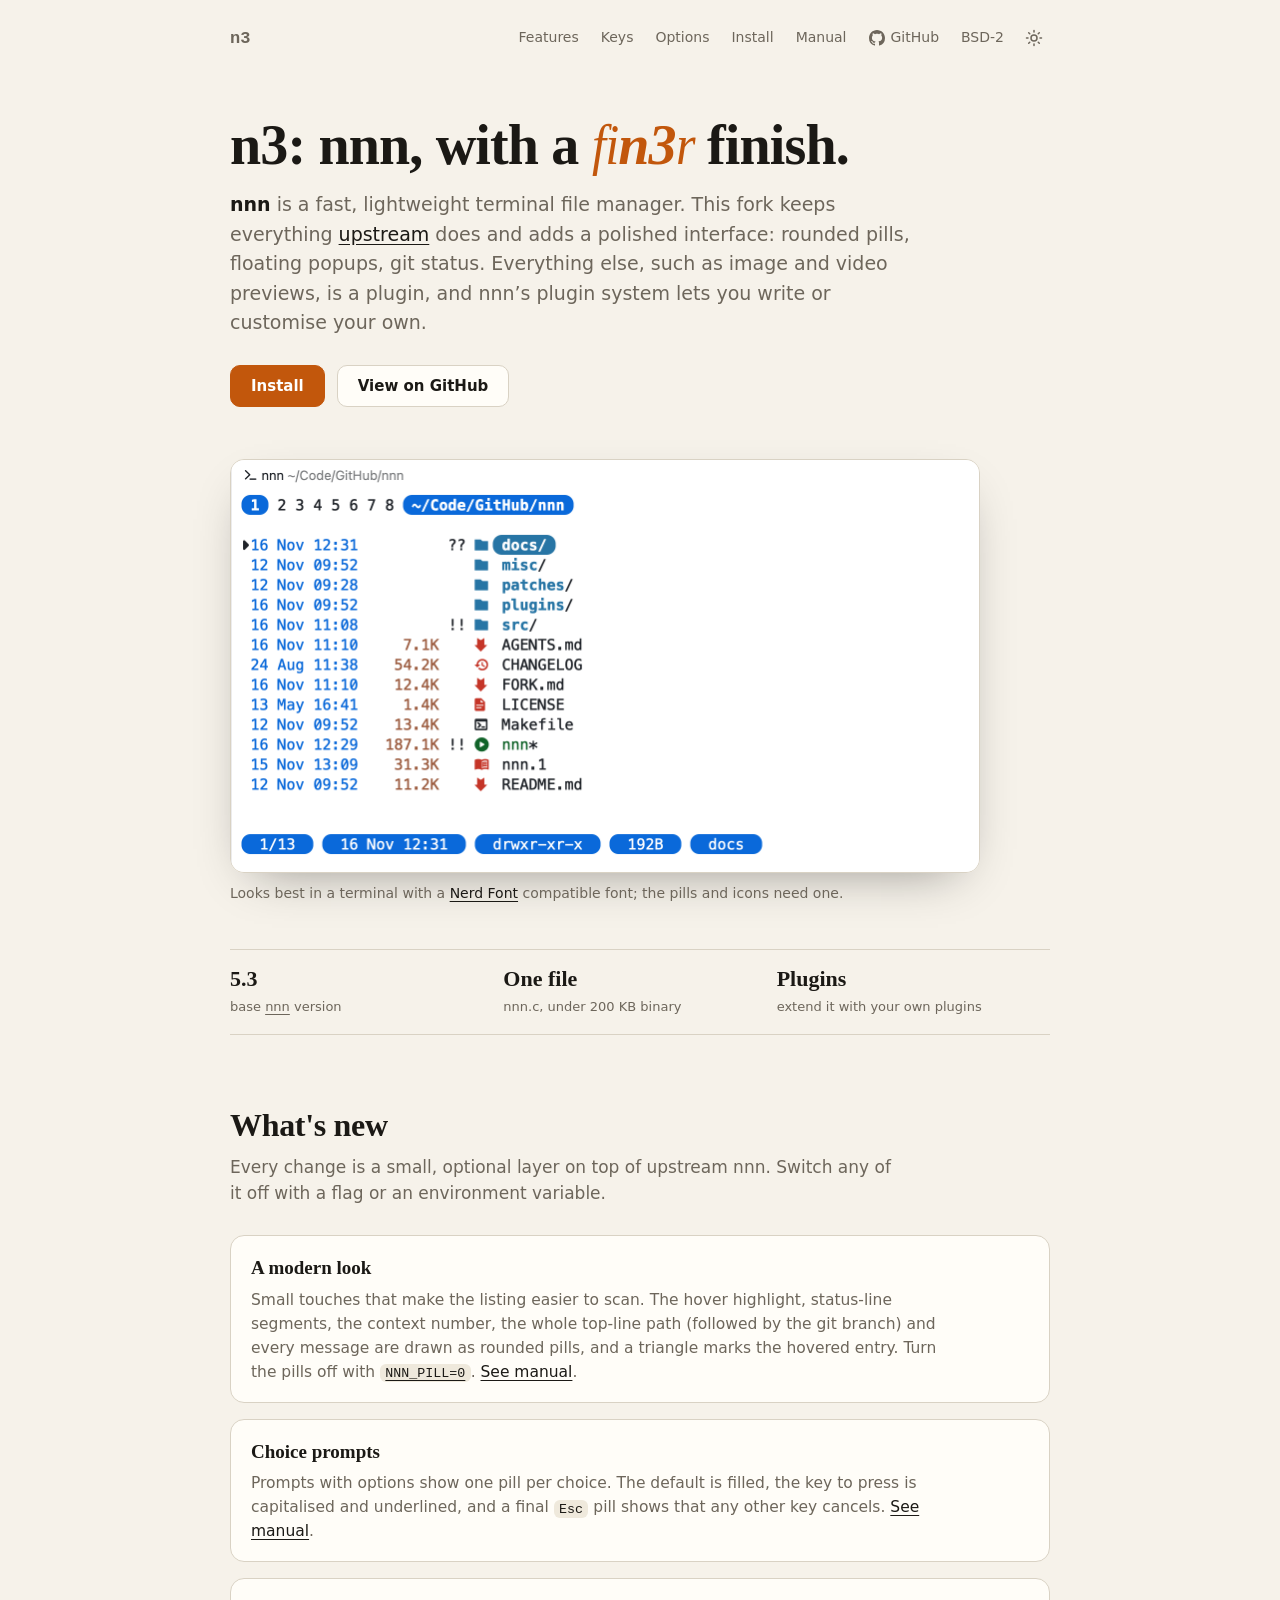
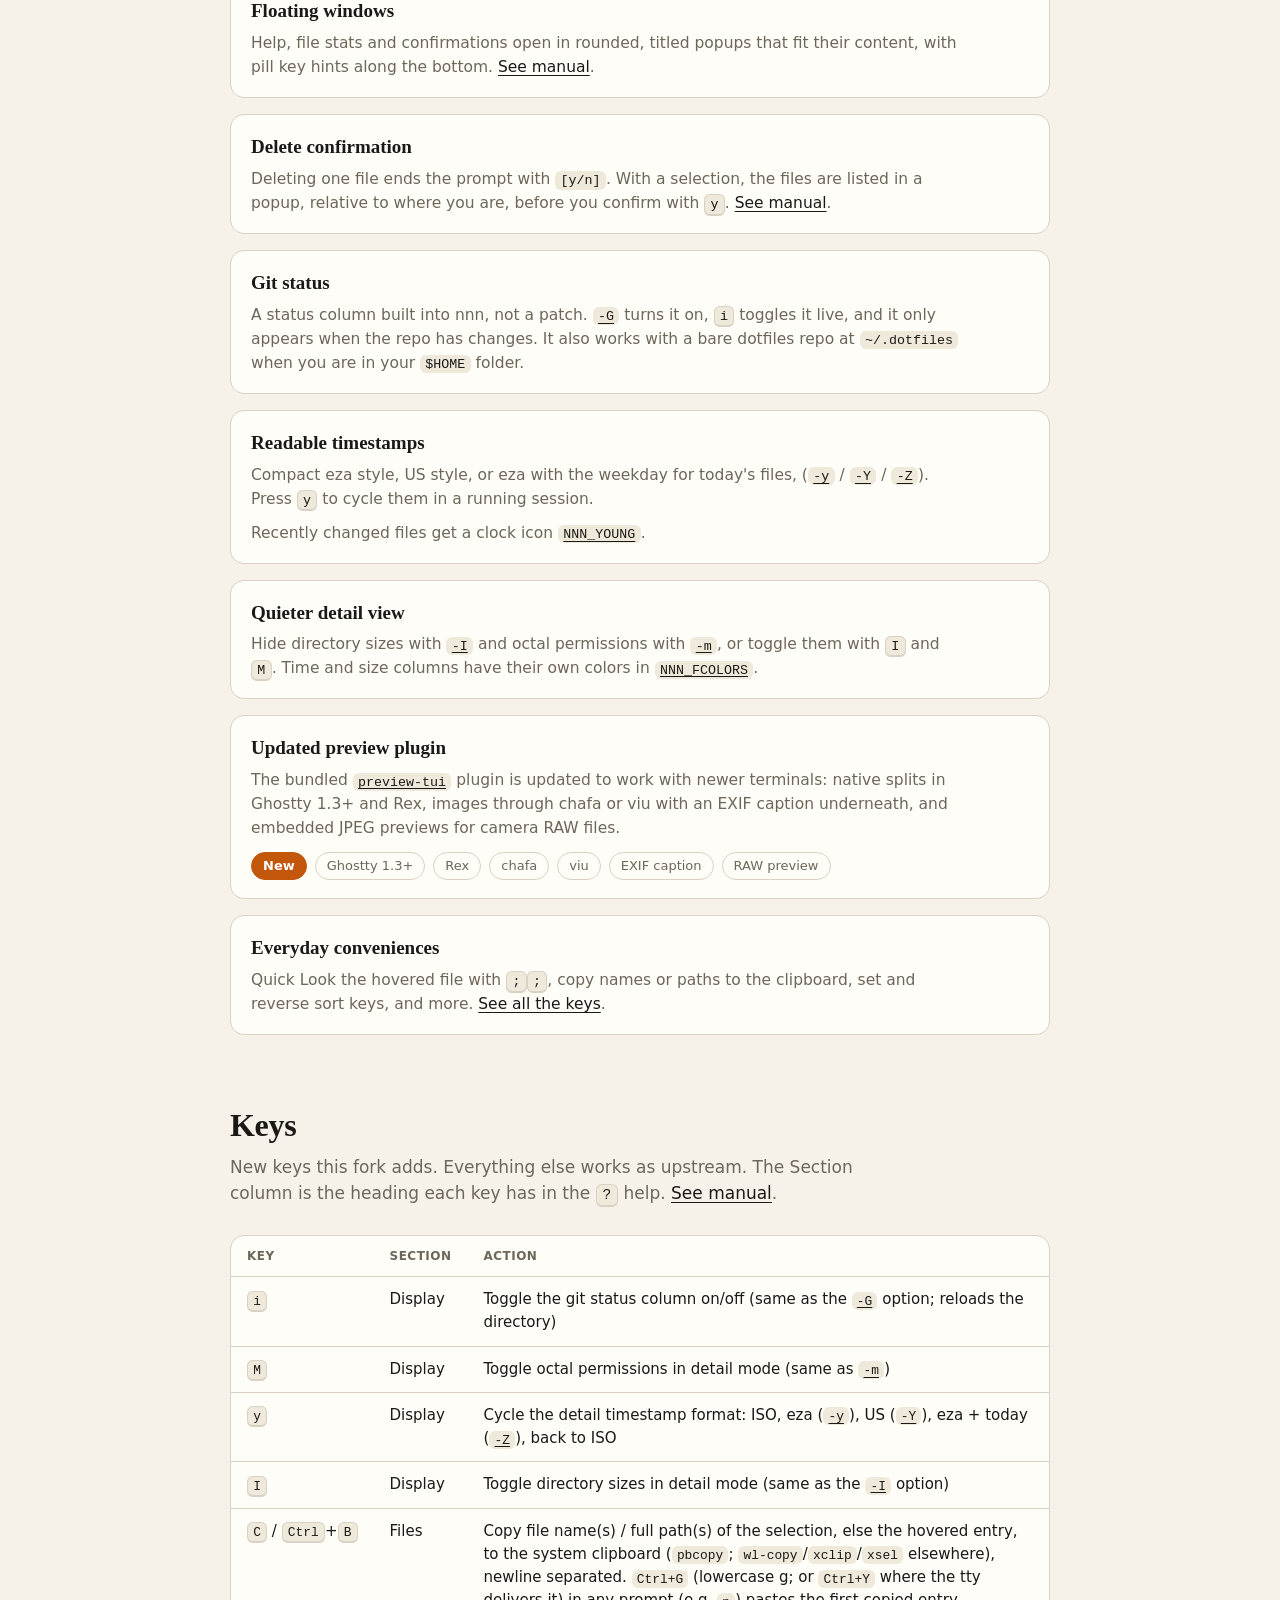
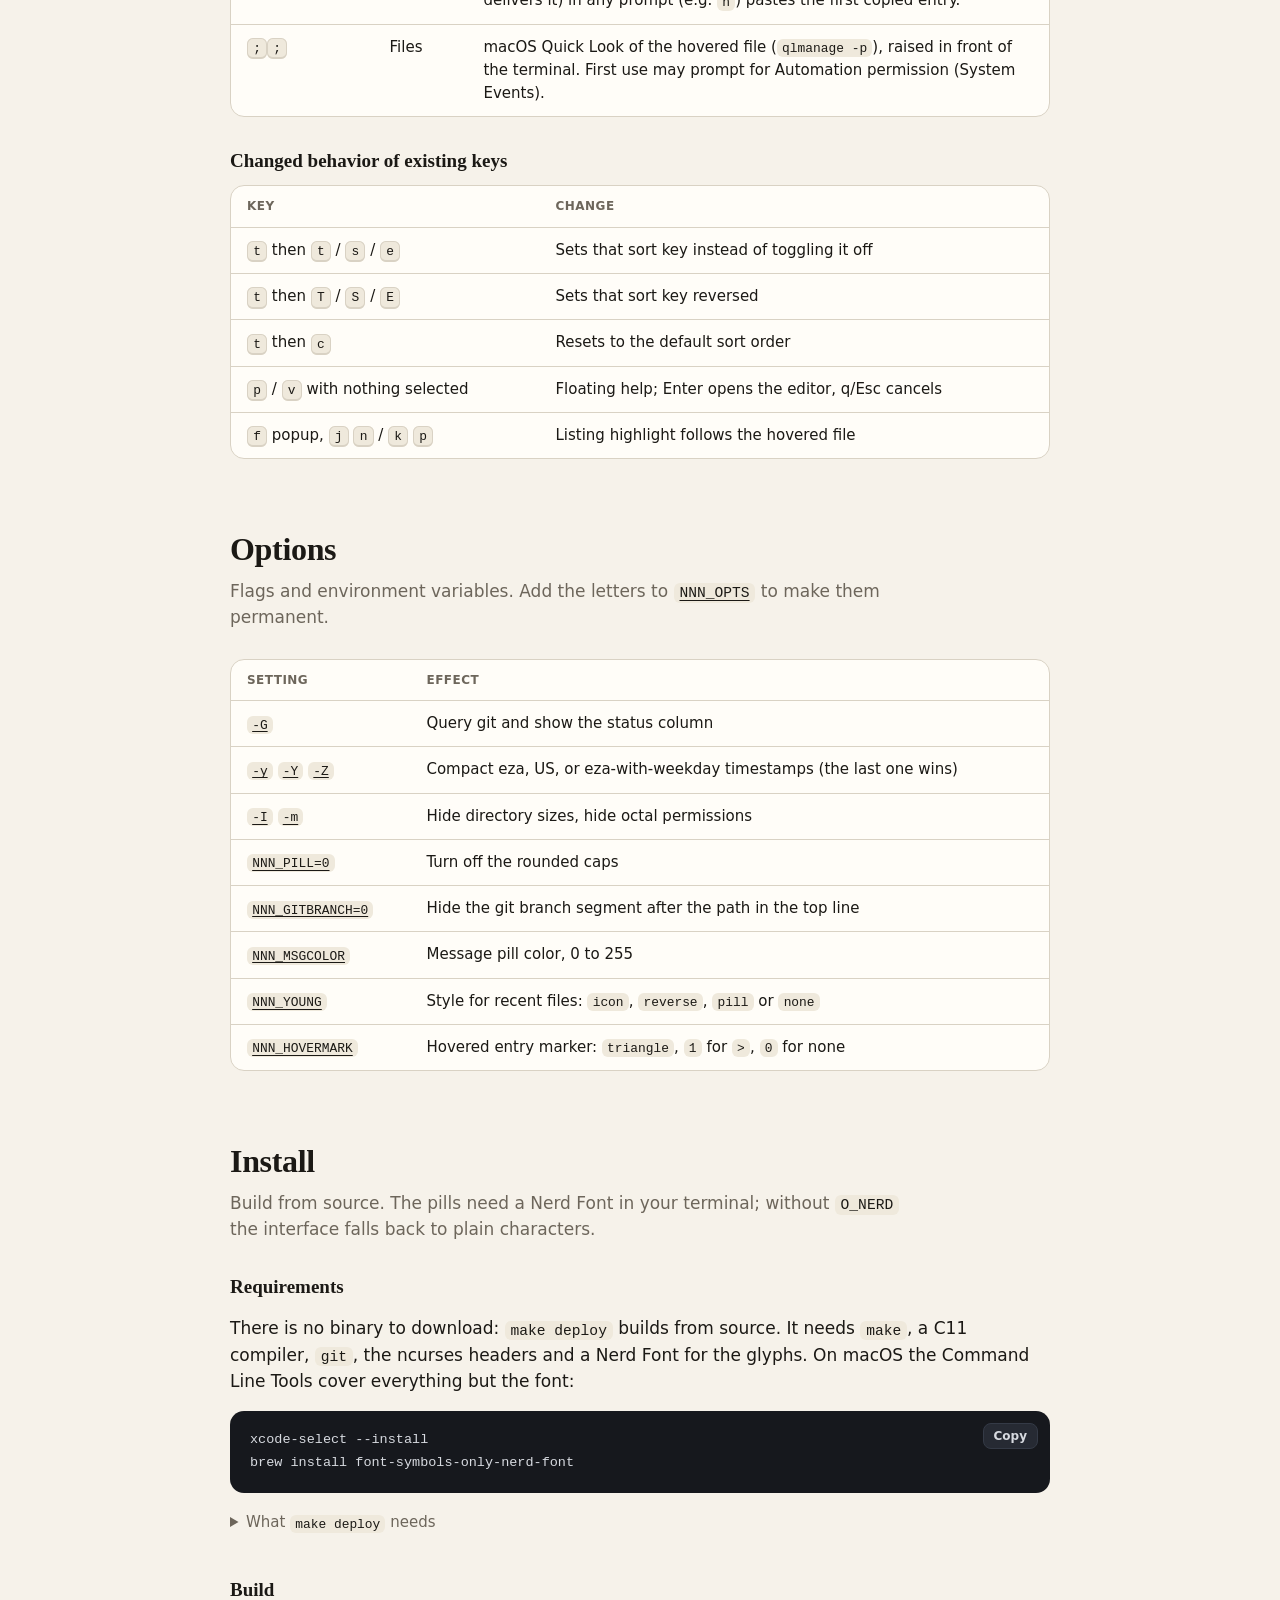
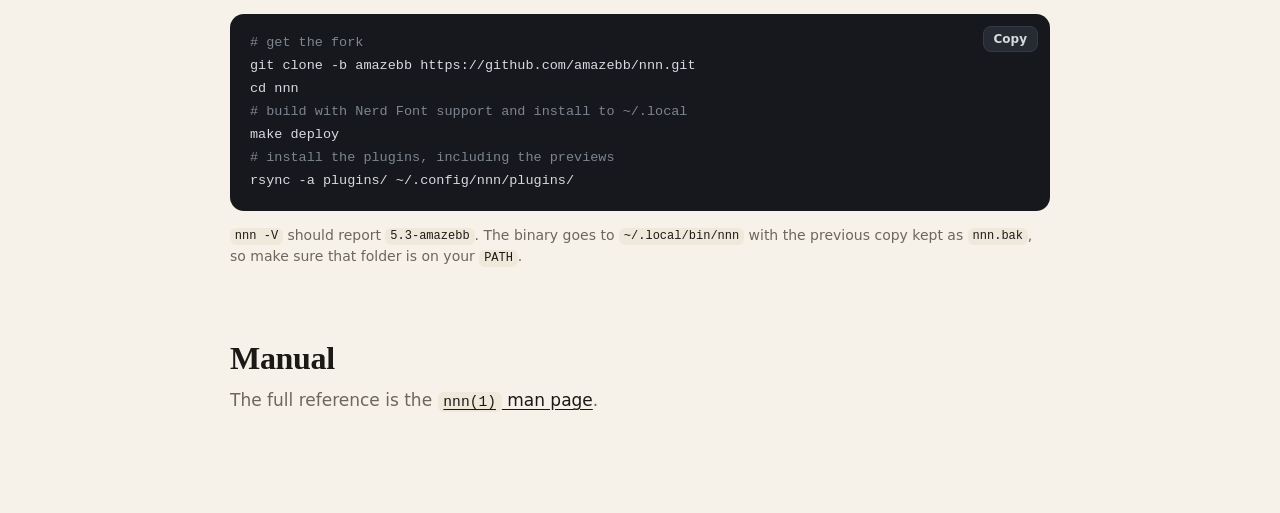
==== commit 332df75a: "docs(install): drop the readline and preview terminal remarks - remove the readline note from the re" ====
--- a/docs/index.html
+++ b/docs/index.html
@@ -334,7 +334,6 @@
                         </tbody>
                     </table>
                 </div>
-                <p class="note">Readline is off by default, so it is not needed.</p>
             </details>
 
             <h3 class="sub">Build</h3>
@@ -350,8 +349,7 @@
             </div>
             <p class="note"><code>nnn -V</code> should report <code>5.3-amazebb</code>. The binary goes to
                 <code>~/.local/bin/nnn</code> with the previous copy kept as <code>nnn.bak</code>, so make sure that
-                folder is on your <code>PATH</code>. Previews also need a supported terminal (Ghostty 1.3+, Rex, kitty,
-                WezTerm, iTerm2 or tmux) and chafa or viu.
+                folder is on your <code>PATH</code>.
             </p>
         </section>
 
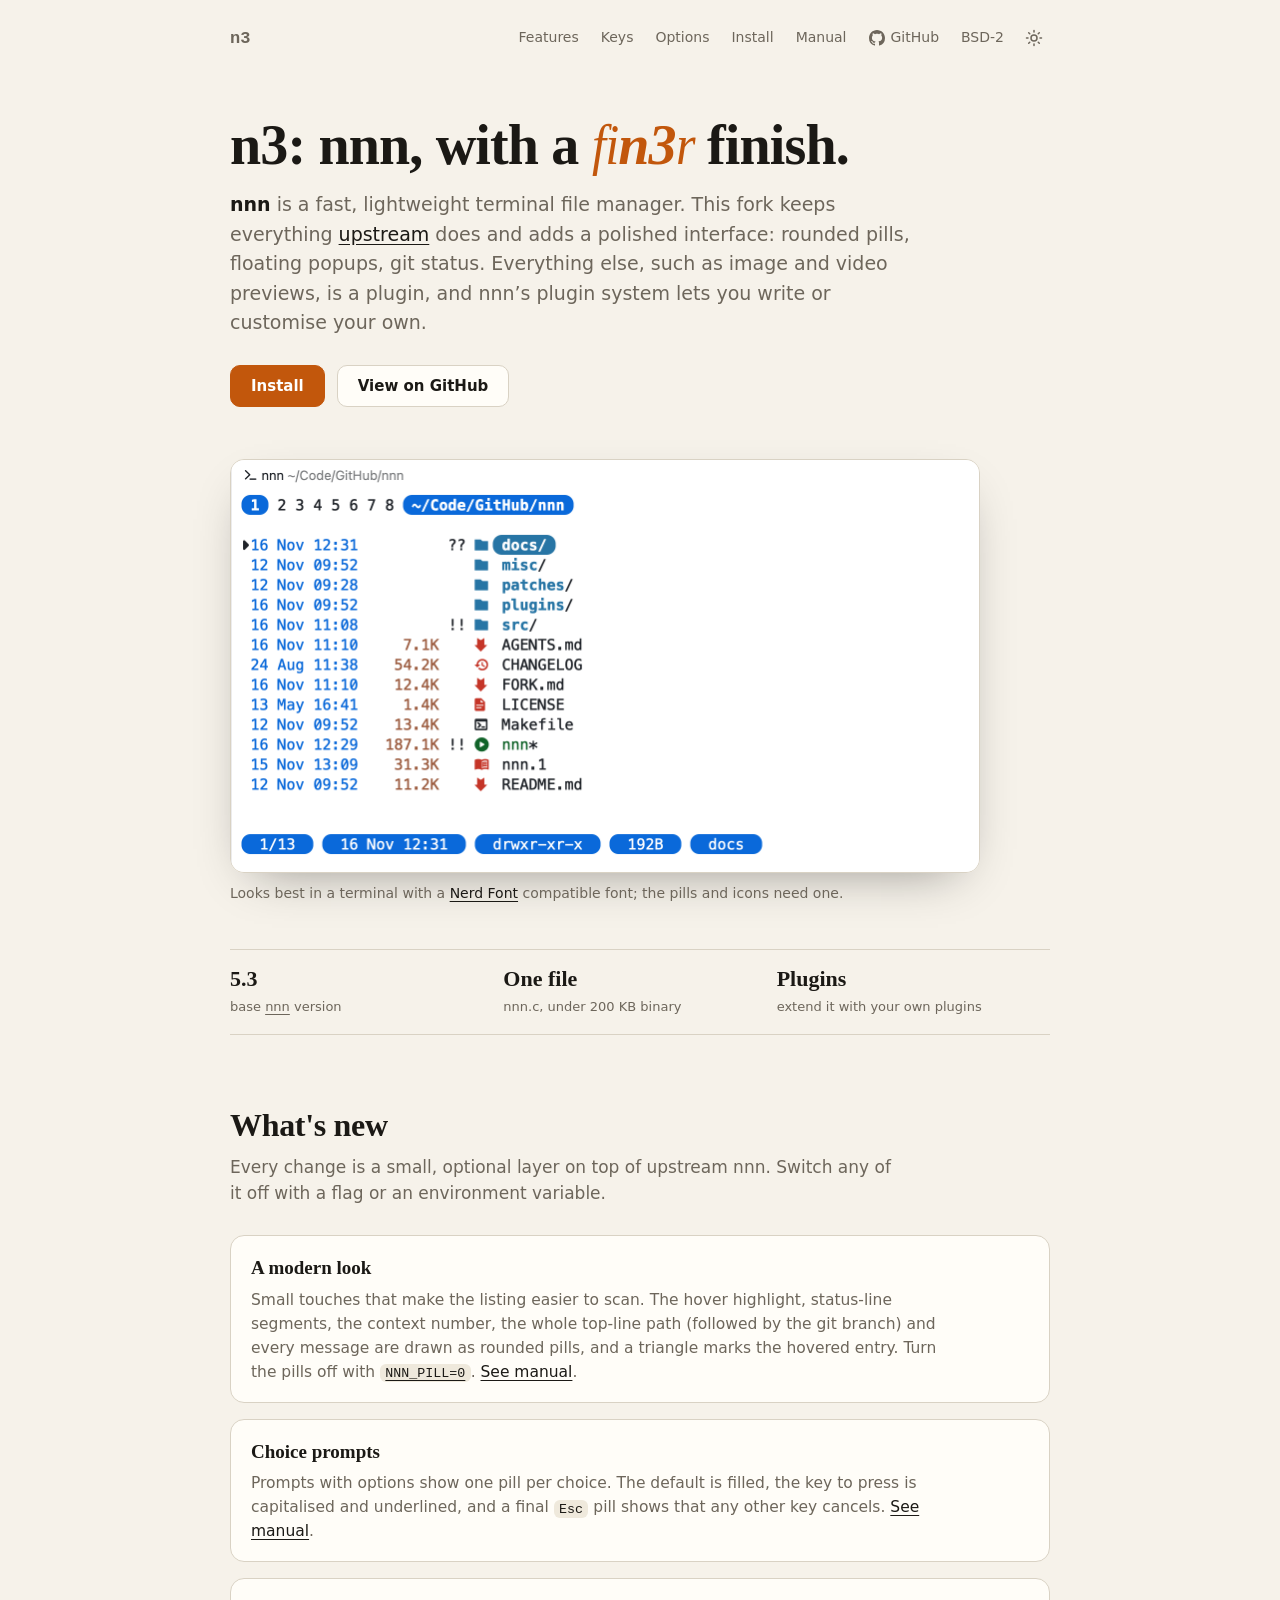
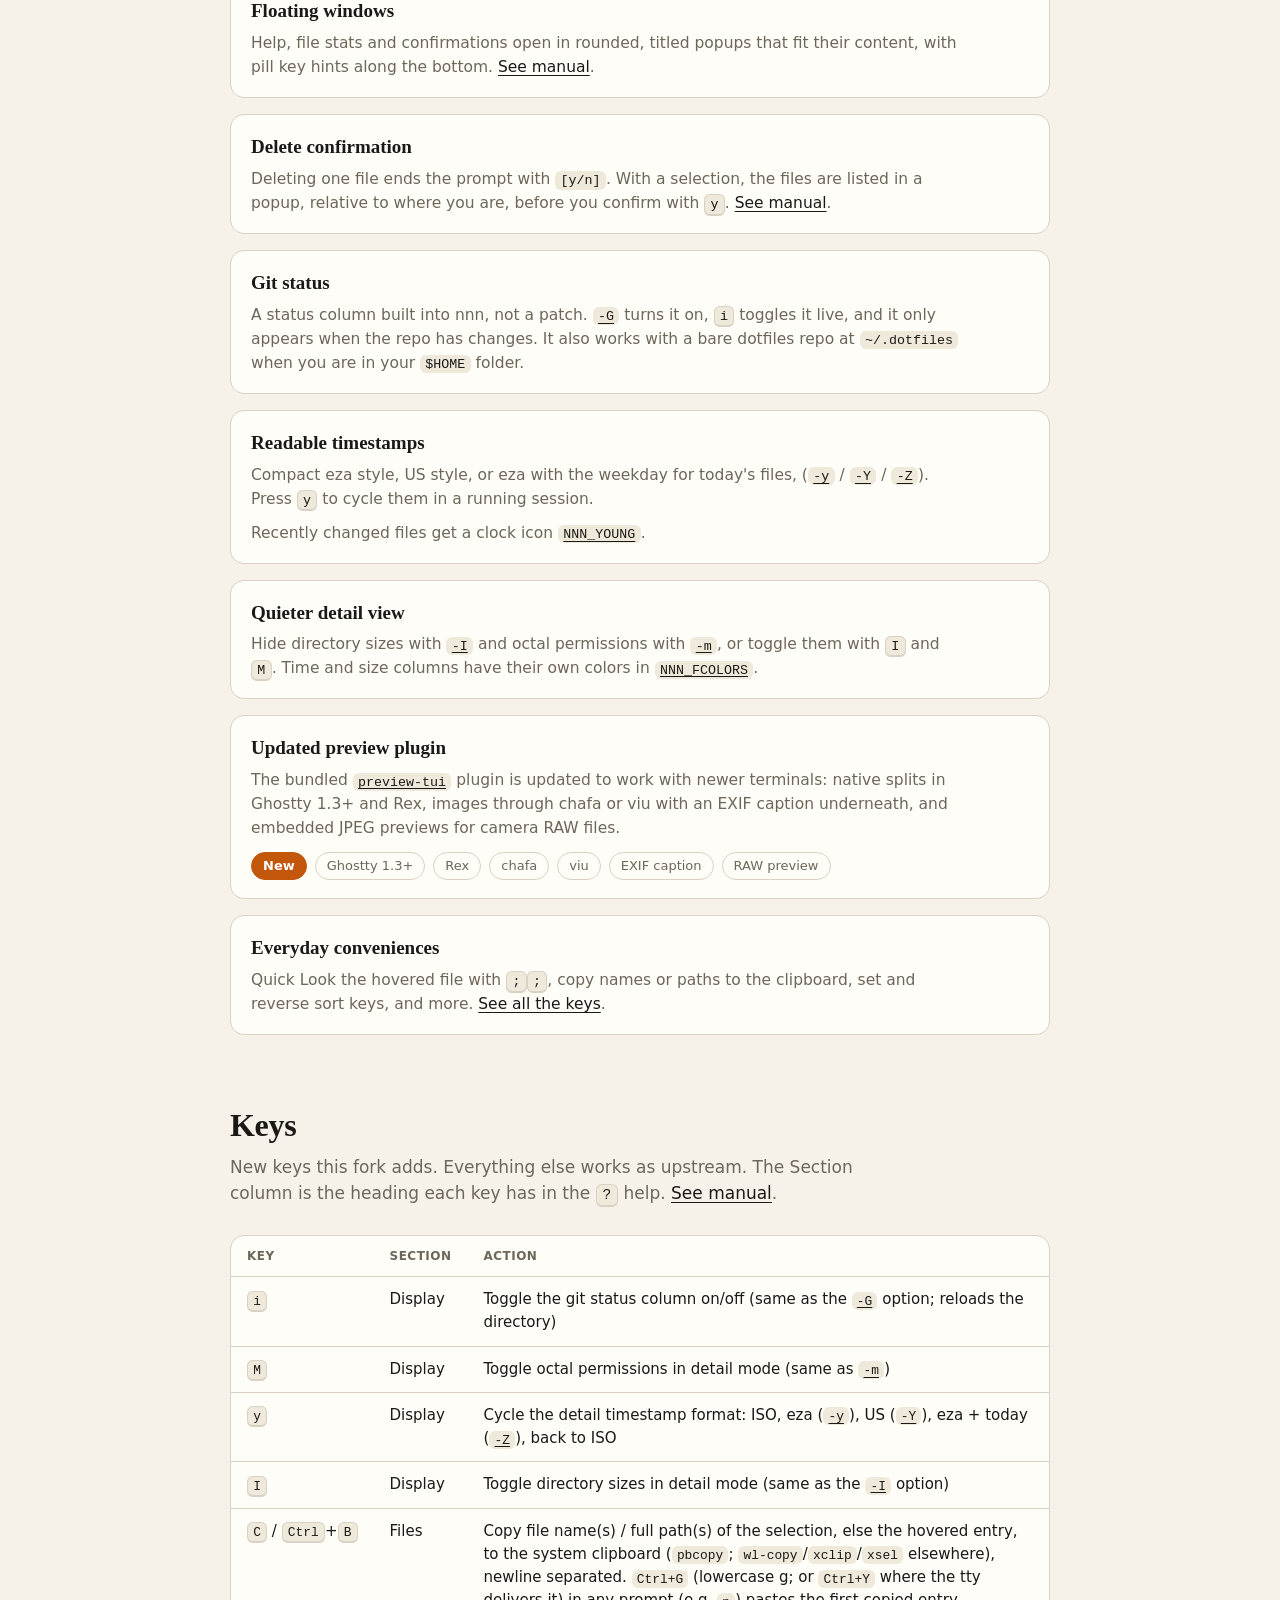
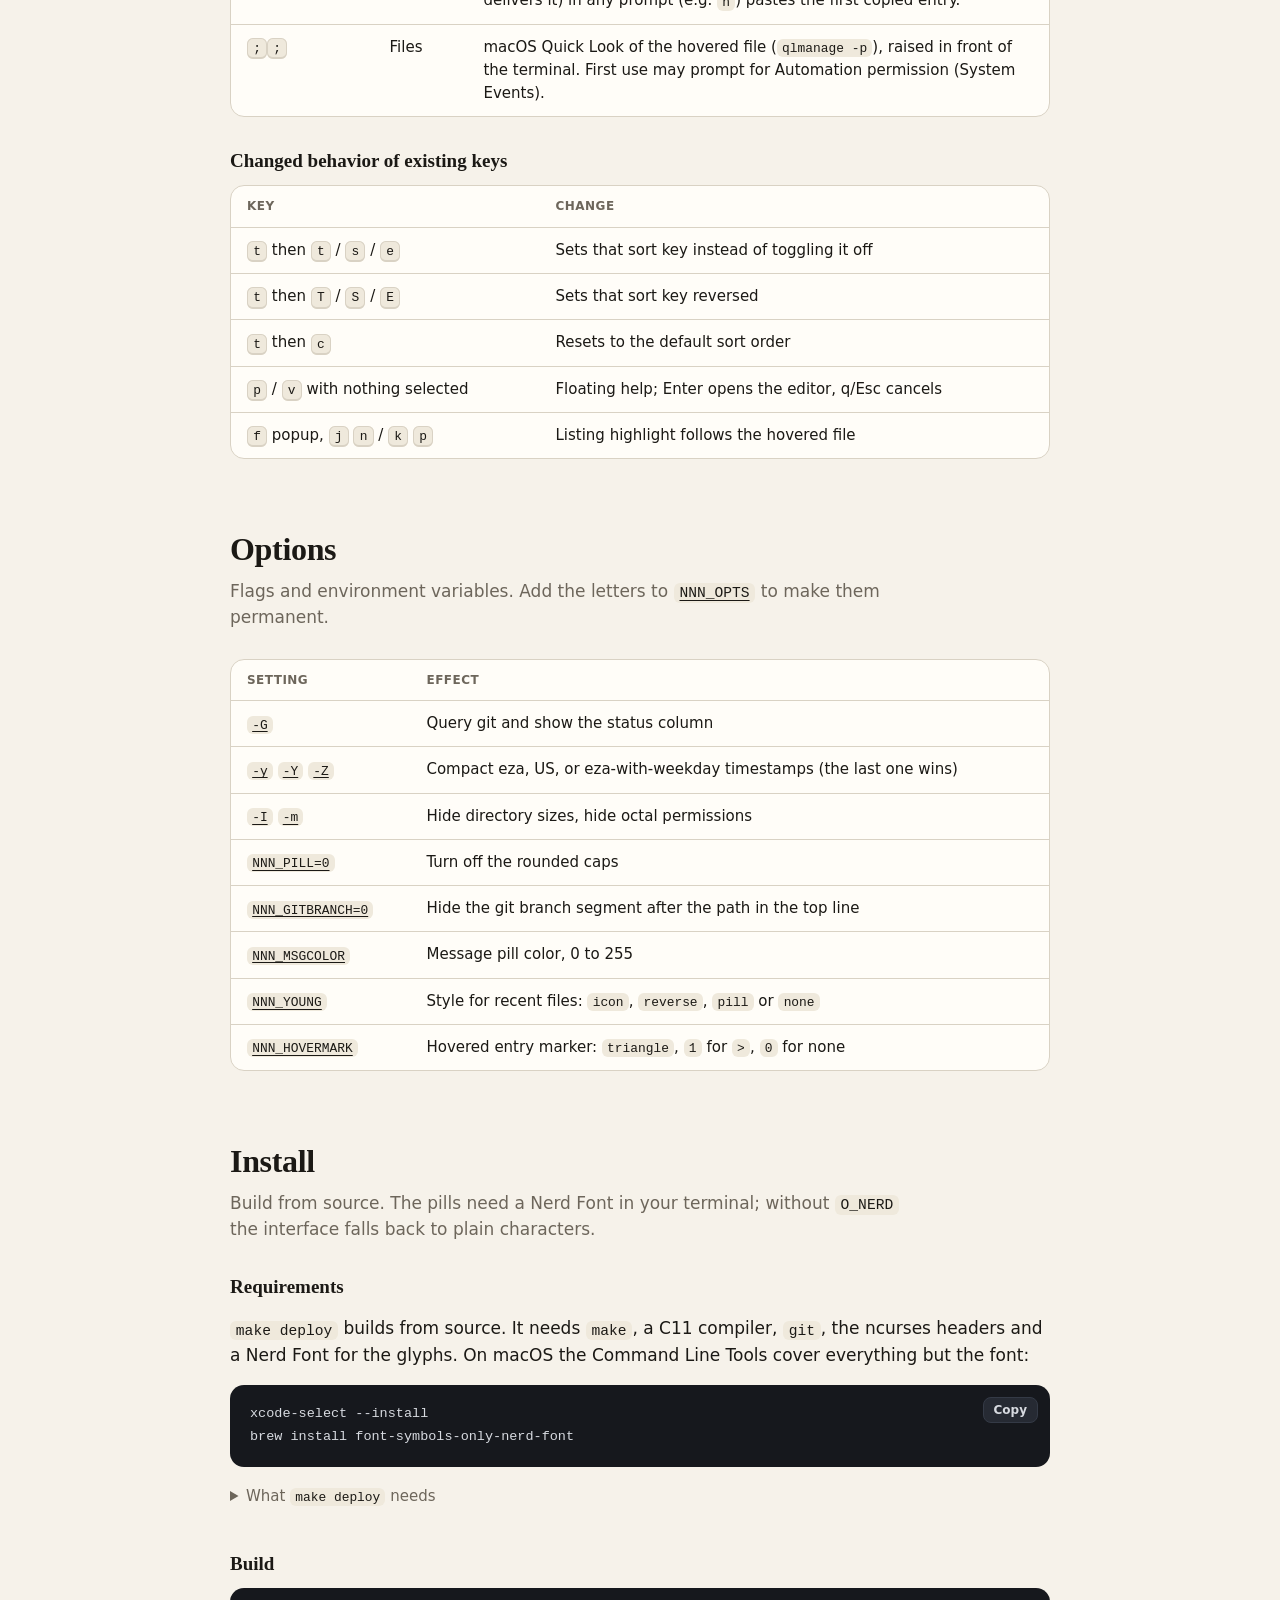
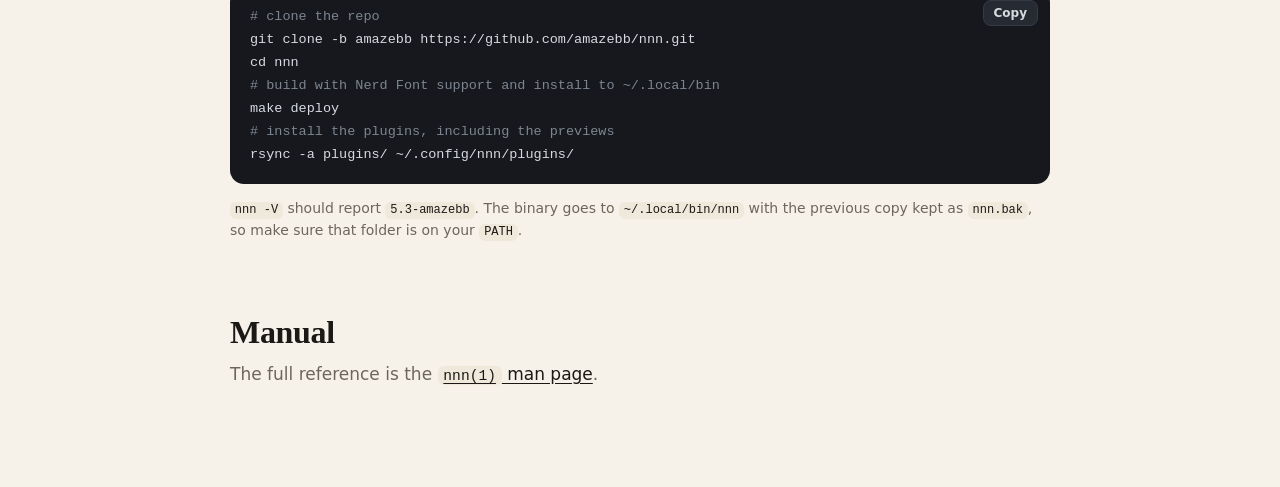
==== commit 454417ef: "docs(web): make the code blocks plain text and tidy the install snippet - write the code blocks as p" ====
--- a/docs/index.html
+++ b/docs/index.html
@@ -7,7 +7,7 @@
     <title>n3: nnn, with a fin3r finish</title>
     <meta name="description"
         content="n3 is a personal fork of the nnn file manager with rounded pills, floating popups, git status, extended by plugins for previews and more.">
-    <link rel="stylesheet" href="style.css?v=30">
+    <link rel="stylesheet" href="style.css?v=31">
     <script>try {var t = localStorage.getItem("theme"); if (t) document.documentElement.dataset.theme = t} catch (e) { }</script>
 </head>
 
@@ -34,8 +34,8 @@
         </nav>
 
         <header id="top">
-            <h1>n3: nnn, with a <em><span class="thin">fi</span>n<span class="flip"><span class="f">3</span><span class="b"
-                            aria-hidden="true">e</span></span><span class="thin">r</span></em> finish.</h1>
+            <h1>n3: nnn, with a <em><span class="thin">fi</span>n<span class="flip"><span class="f">3</span><span
+                            class="b" aria-hidden="true">e</span></span><span class="thin">r</span></em> finish.</h1>
             <p><strong>nnn</strong> is a fast, lightweight terminal file manager. This fork keeps everything <a
                     href="https://github.com/jarun/nnn">upstream</a> does and adds a polished interface: rounded pills,
                 floating popups, git status. Everything else, such as image and video previews, is a plugin, and
@@ -77,7 +77,8 @@
                 <div class="card">
                     <h3>A modern look</h3>
                     <p>Small touches that make the listing easier to scan. The hover highlight, status-line segments,
-                        the context number, the whole top-line path (followed by the git branch) and every message are drawn as
+                        the context number, the whole top-line path (followed by the git branch) and every message are
+                        drawn as
                         rounded pills, and a triangle marks the hovered entry. Turn the pills off with <a
                             href="man.html#NNN_PILL"><code>NNN_PILL=0</code></a>. <a href="man.html#appearance">See
                             manual</a>.</p>
@@ -135,7 +136,9 @@
 
                 <div class="card wide">
                     <h3>Updated preview plugin</h3>
-                    <p>The bundled <a href="https://github.com/amazebb/nnn/blob/amazebb/plugins/preview-tui"><code>preview-tui</code></a> plugin is updated to work with newer terminals: native
+                    <p>The bundled <a
+                            href="https://github.com/amazebb/nnn/blob/amazebb/plugins/preview-tui"><code>preview-tui</code></a>
+                        plugin is updated to work with newer terminals: native
                         splits in Ghostty 1.3+ and Rex, images through chafa or viu with an EXIF caption underneath, and
                         embedded JPEG previews for camera RAW files.</p>
                     <div class="tags">
@@ -311,26 +314,57 @@
                 the interface falls back to plain characters.</p>
 
             <h3 class="sub">Requirements</h3>
-            <p>There is no binary to download: <code>make deploy</code> builds from source. It needs <code>make</code>, a C11 compiler, <code>git</code>, the ncurses headers and a Nerd Font for the glyphs. On macOS the Command Line Tools cover everything but the font:</p>
+            <p><code>make deploy</code> builds from source. It needs <code>make</code>, a C11 compiler,
+                <code>git</code>, the ncurses headers and a Nerd Font for the glyphs. On macOS the Command Line Tools
+                cover everything but the font:
+            </p>
             <div class="codeblock">
                 <button class="copy" type="button">Copy</button>
-                <pre><span class="line">xcode-select --install</span>
-<span class="line">brew install font-symbols-only-nerd-font</span></pre>
+                <pre>xcode-select --install
+                    brew install font-symbols-only-nerd-font</pre>
             </div>
 
             <details class="reqs">
                 <summary>What <code>make deploy</code> needs</summary>
                 <div class="table-wrap">
                     <table>
-                        <thead><tr><th>Tool</th><th>Used for</th></tr></thead>
+                        <thead>
+                            <tr>
+                                <th>Tool</th>
+                                <th>Used for</th>
+                            </tr>
+                        </thead>
                         <tbody>
-                            <tr><td><code>make</code></td><td>runs the build</td></tr>
-                            <tr><td>C compiler (<code>cc</code>, C11)</td><td>builds <code>src/nnn.c</code></td></tr>
-                            <tr><td><code>grep</code>, <code>cut</code></td><td>read the version string from <code>src/nnn.c</code></td></tr>
-                            <tr><td>ncurses with headers (<code>pkg-config</code> optional)</td><td>linking; without <code>pkg-config</code> the <code>Makefile</code> falls back to <code class="nowrap">-lncurses</code></td></tr>
-                            <tr><td><code>pthread</code></td><td>linked in; part of the system libc</td></tr>
-                            <tr><td><code>install</code></td><td>copies the binary, <code>nnn.1</code> and the zsh completion</td></tr>
-                            <tr><td><code>cp</code></td><td>keeps the previous binary as <code>nnn.bak</code></td></tr>
+                            <tr>
+                                <td><code>make</code></td>
+                                <td>runs the build</td>
+                            </tr>
+                            <tr>
+                                <td>C compiler (<code>cc</code>, C11)</td>
+                                <td>builds <code>src/nnn.c</code></td>
+                            </tr>
+                            <tr>
+                                <td><code>grep</code>, <code>cut</code></td>
+                                <td>read the version string from <code>src/nnn.c</code></td>
+                            </tr>
+                            <tr>
+                                <td>ncurses with headers (<code>pkg-config</code> optional)</td>
+                                <td>linking; without <code>pkg-config</code> the <code>Makefile</code> falls back to
+                                    <code class="nowrap">-lncurses</code>
+                                </td>
+                            </tr>
+                            <tr>
+                                <td><code>pthread</code></td>
+                                <td>linked in; part of the system libc</td>
+                            </tr>
+                            <tr>
+                                <td><code>install</code></td>
+                                <td>copies the binary, <code>nnn.1</code> and the zsh completion</td>
+                            </tr>
+                            <tr>
+                                <td><code>cp</code></td>
+                                <td>keeps the previous binary as <code>nnn.bak</code></td>
+                            </tr>
                         </tbody>
                     </table>
                 </div>
@@ -339,13 +373,13 @@
             <h3 class="sub">Build</h3>
             <div class="codeblock">
                 <button class="copy" type="button">Copy</button>
-                <pre><span class="c"># get the fork</span>
-<span class="line">git clone -b amazebb https://github.com/amazebb/nnn.git</span>
-<span class="line">cd nnn</span>
-<span class="c"># build with Nerd Font support and install to ~/.local</span>
-<span class="line">make deploy</span>
-<span class="c"># install the plugins, including the previews</span>
-<span class="line">rsync -a plugins/ ~/.config/nnn/plugins/</span></pre>
+                <pre># clone the repo
+                    git clone -b amazebb https://github.com/amazebb/nnn.git
+                    cd nnn
+                    # build with Nerd Font support and install to ~/.local/bin
+                    make deploy
+                    # install the plugins, including the previews
+                    rsync -a plugins/ ~/.config/nnn/plugins/</pre>
             </div>
             <p class="note"><code>nnn -V</code> should report <code>5.3-amazebb</code>. The binary goes to
                 <code>~/.local/bin/nnn</code> with the previous copy kept as <code>nnn.bak</code>, so make sure that
@@ -360,7 +394,7 @@
 
 
     </main>
-    <script src="script.js?v=30"></script>
+    <script src="script.js?v=31"></script>
 </body>
 
 </html>
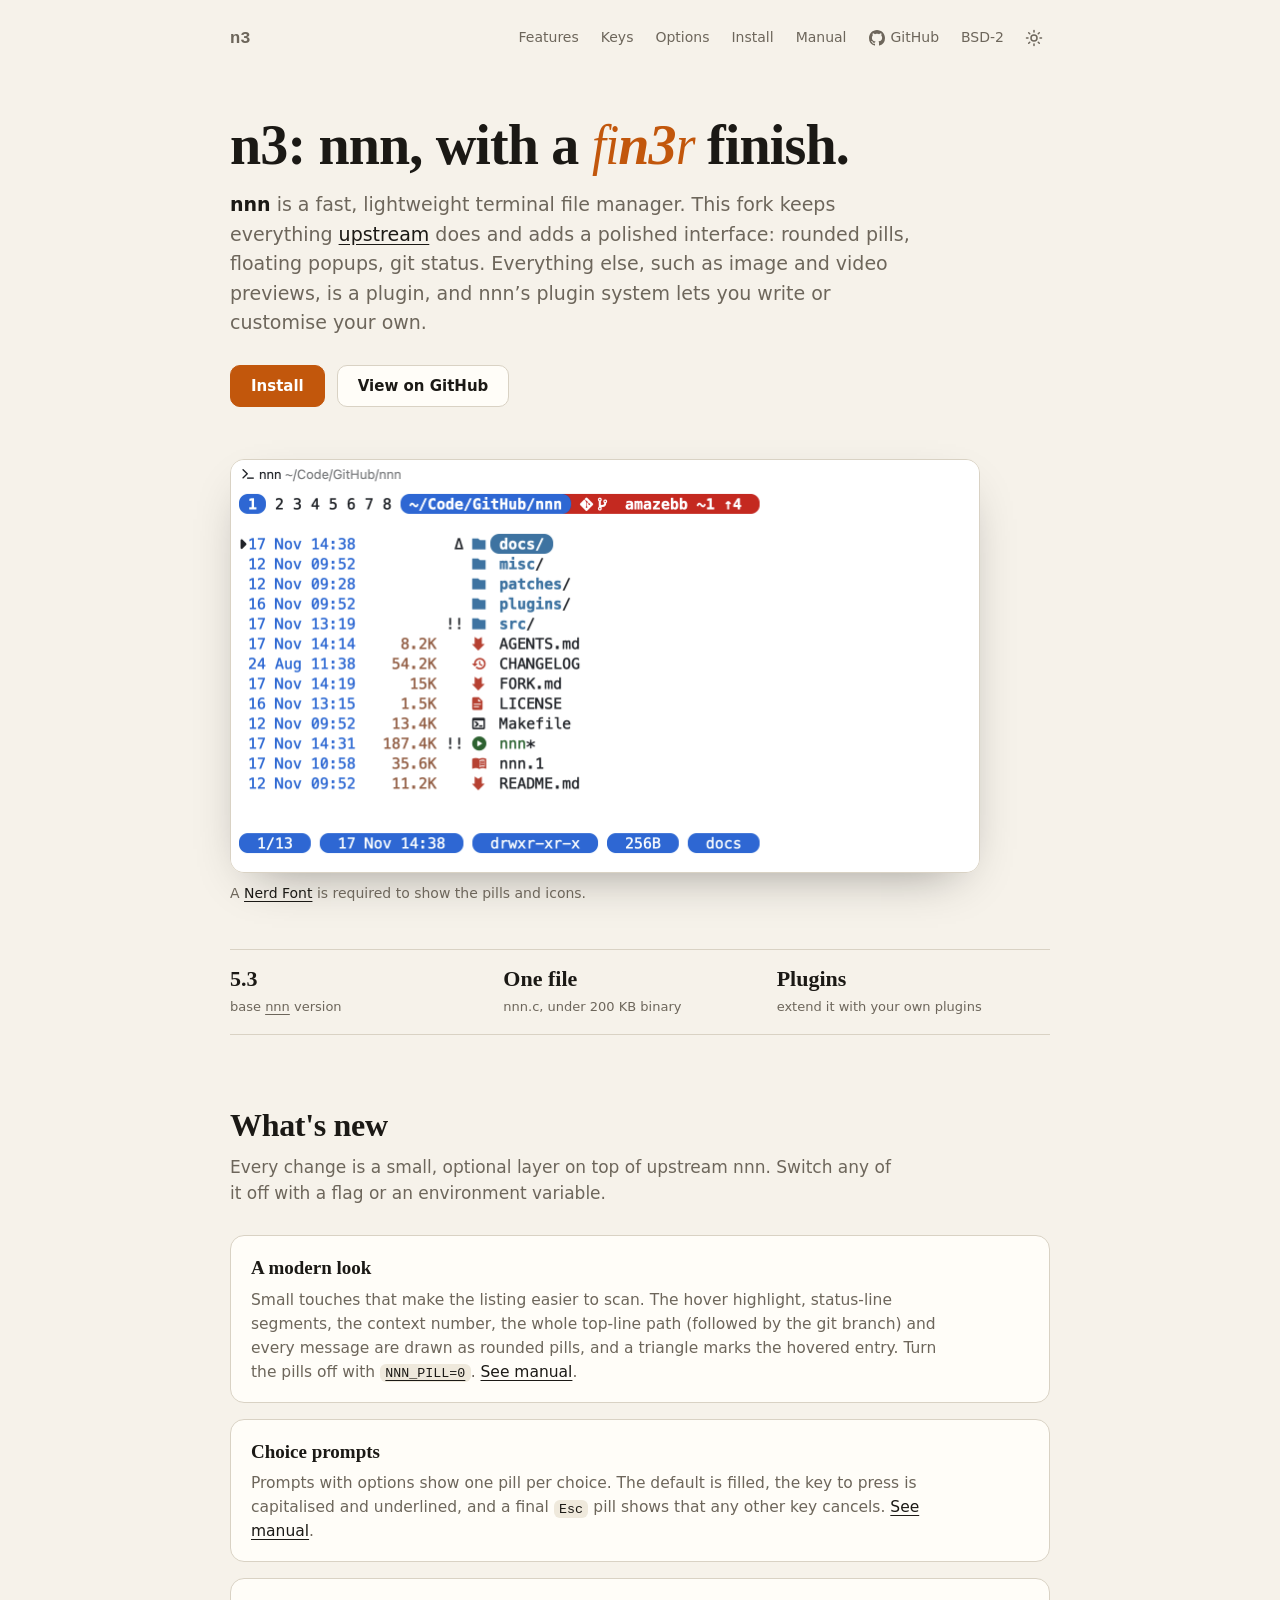
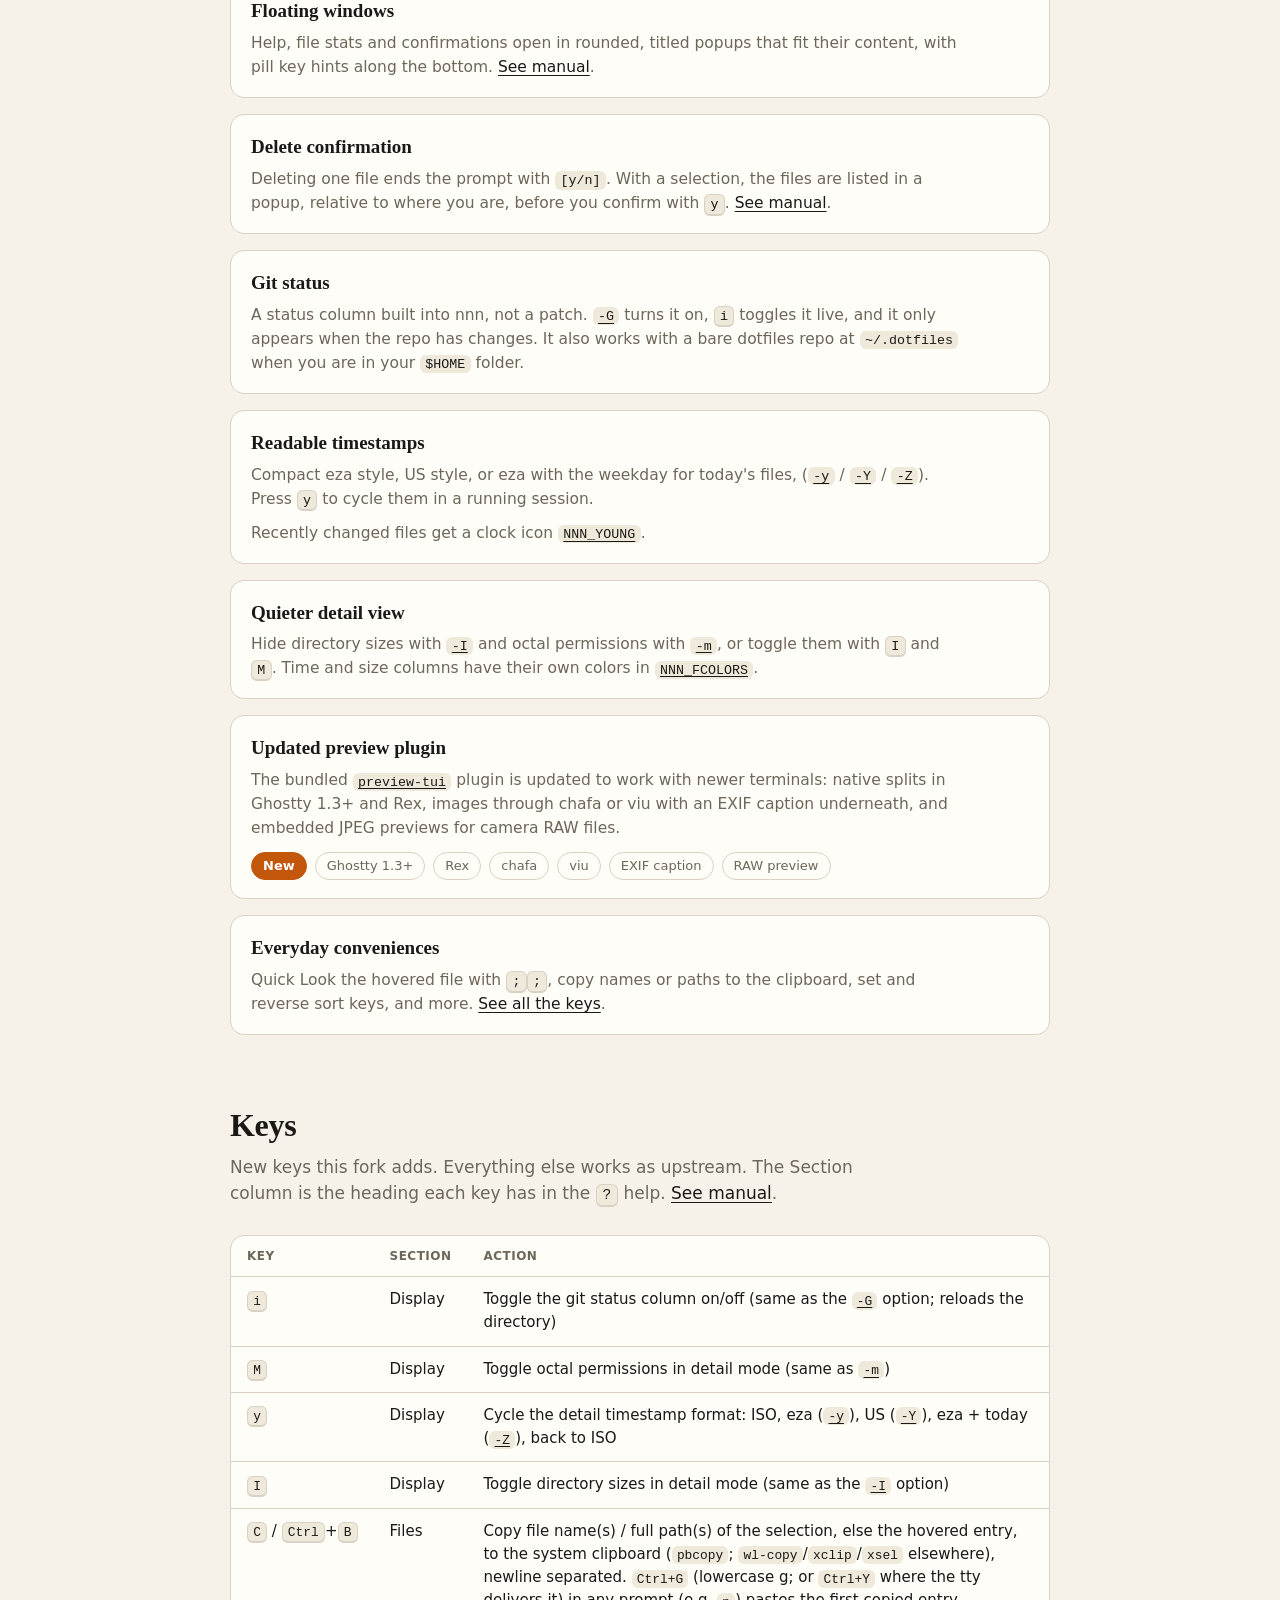
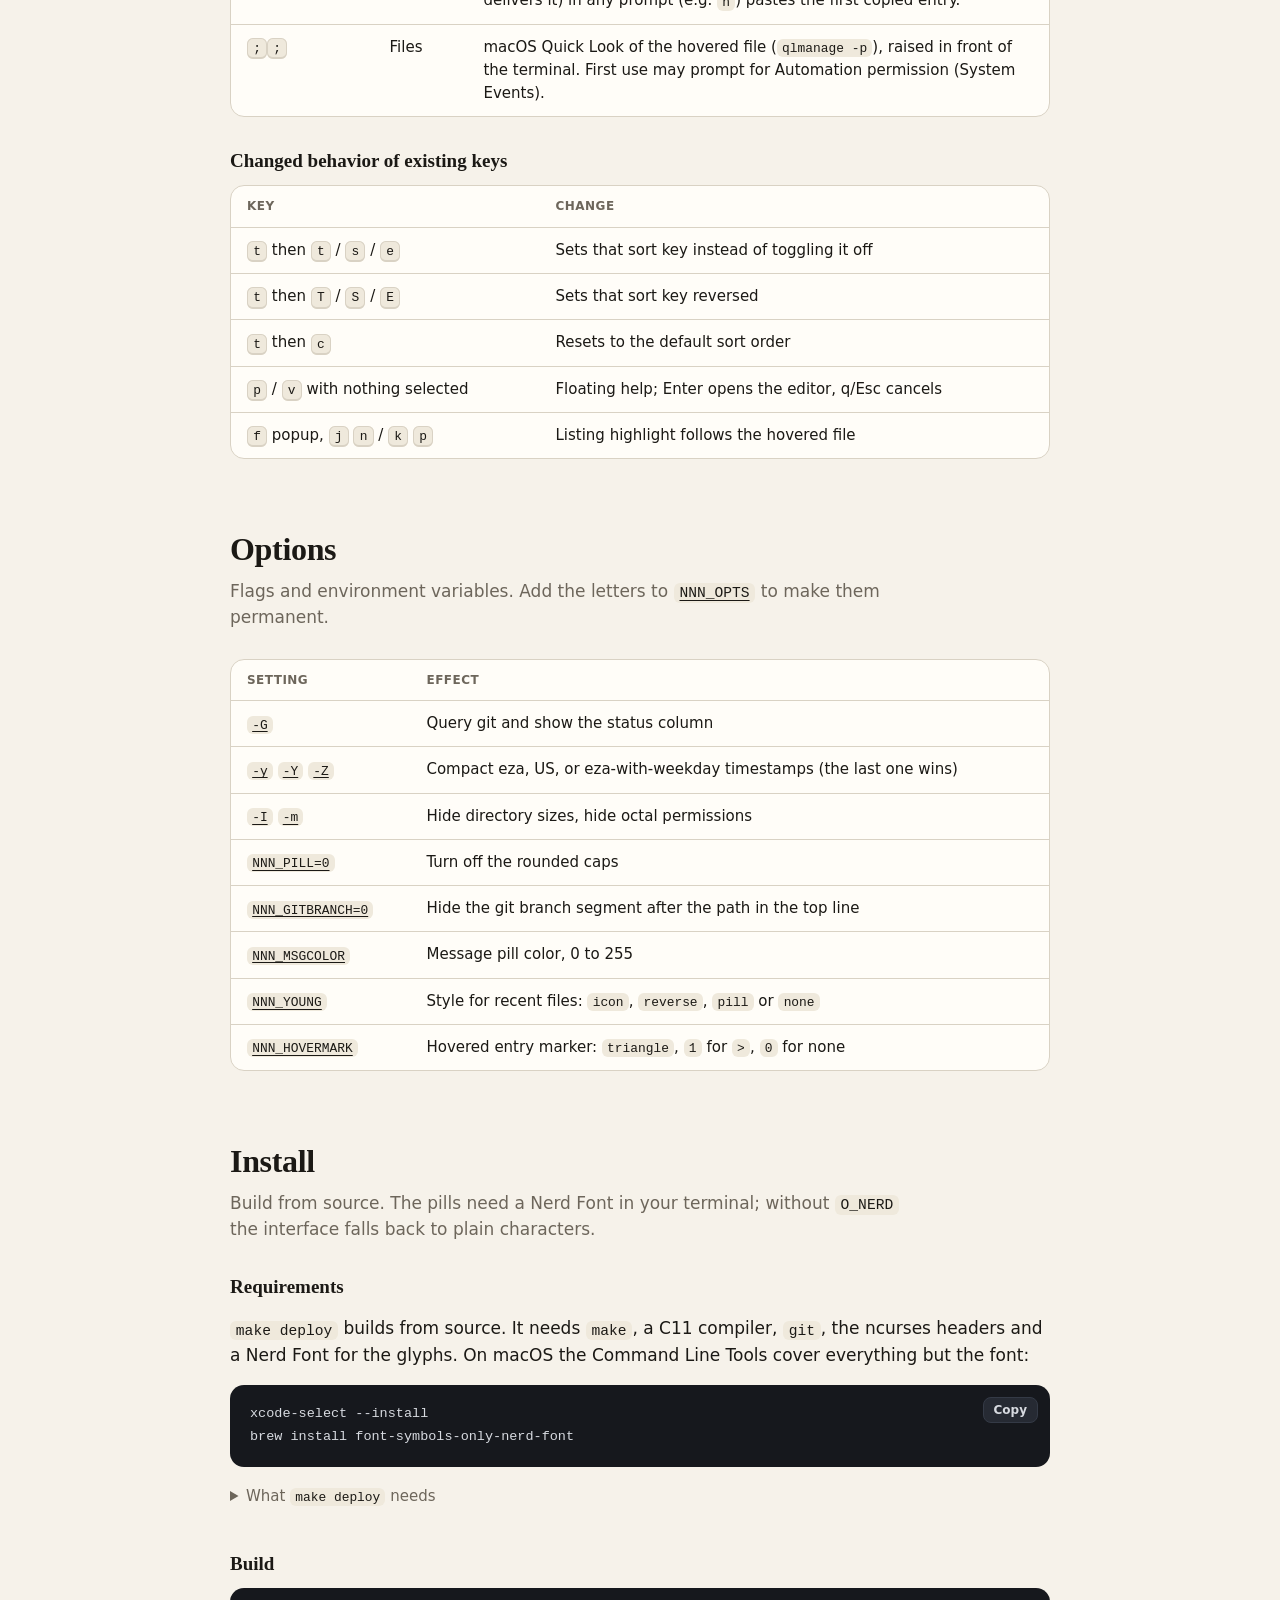
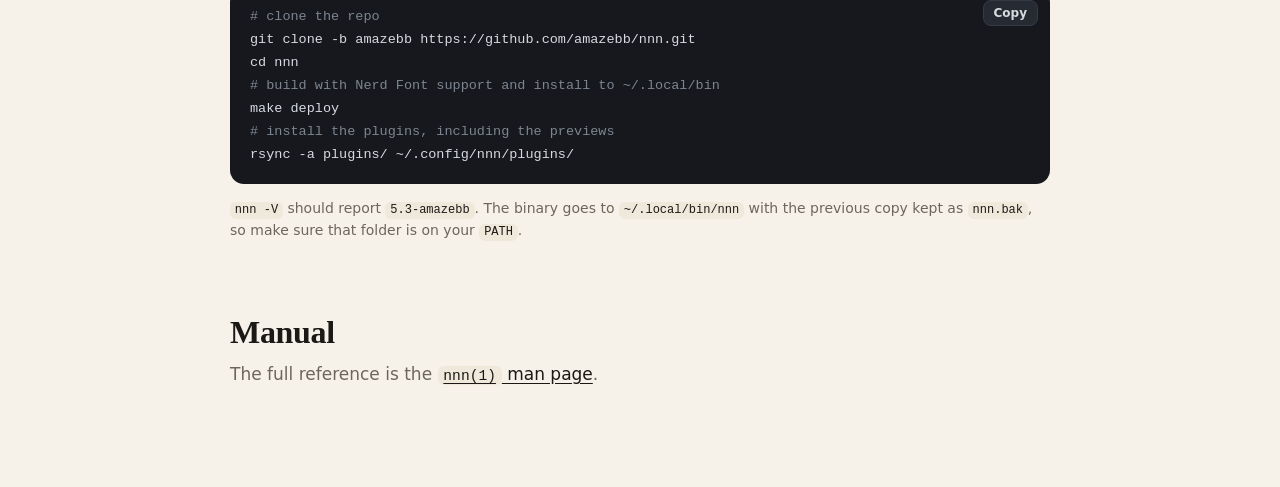
==== commit 1fad8614: "docs(web): refresh the main screenshots and reword the font caption - recapture the dark and light l" ====
--- a/docs/index.html
+++ b/docs/index.html
@@ -57,8 +57,8 @@
                 alt="nnn listing the repo root in a light terminal theme, with the context and path pills on top and the pill status bar below">
             <img class="th-dark" src="img/nnn-list-dark.png" width="750" height="413"
                 alt="nnn listing the repo root in a dark terminal theme, with the context and path pills on top and the pill status bar below">
-            <figcaption>Looks best in a terminal with a <a href="https://www.nerdfonts.com/">Nerd Font</a> compatible
-                font; the pills and icons need one.</figcaption>
+            <figcaption>A <a href="https://www.nerdfonts.com/">Nerd Font</a> is required to show the pills and icons.
+            </figcaption>
         </figure>
 
         <div class="facts">
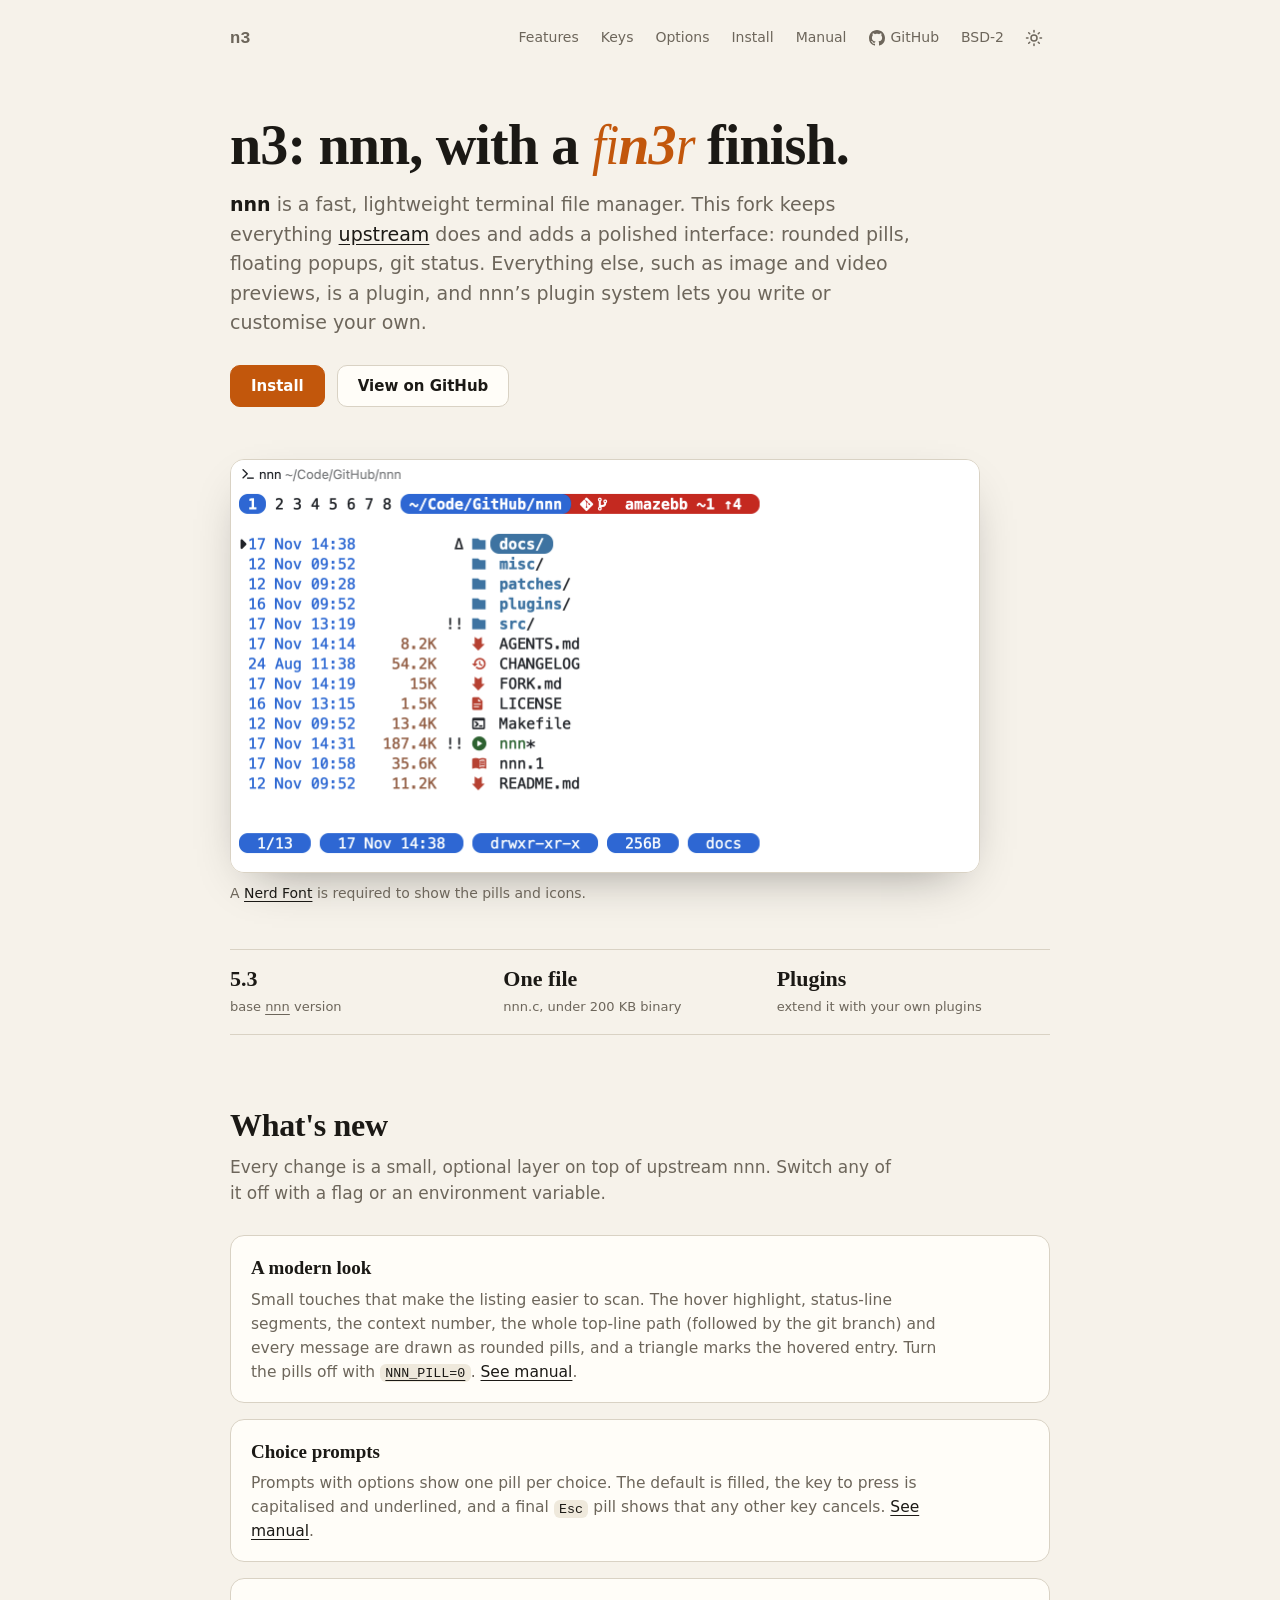
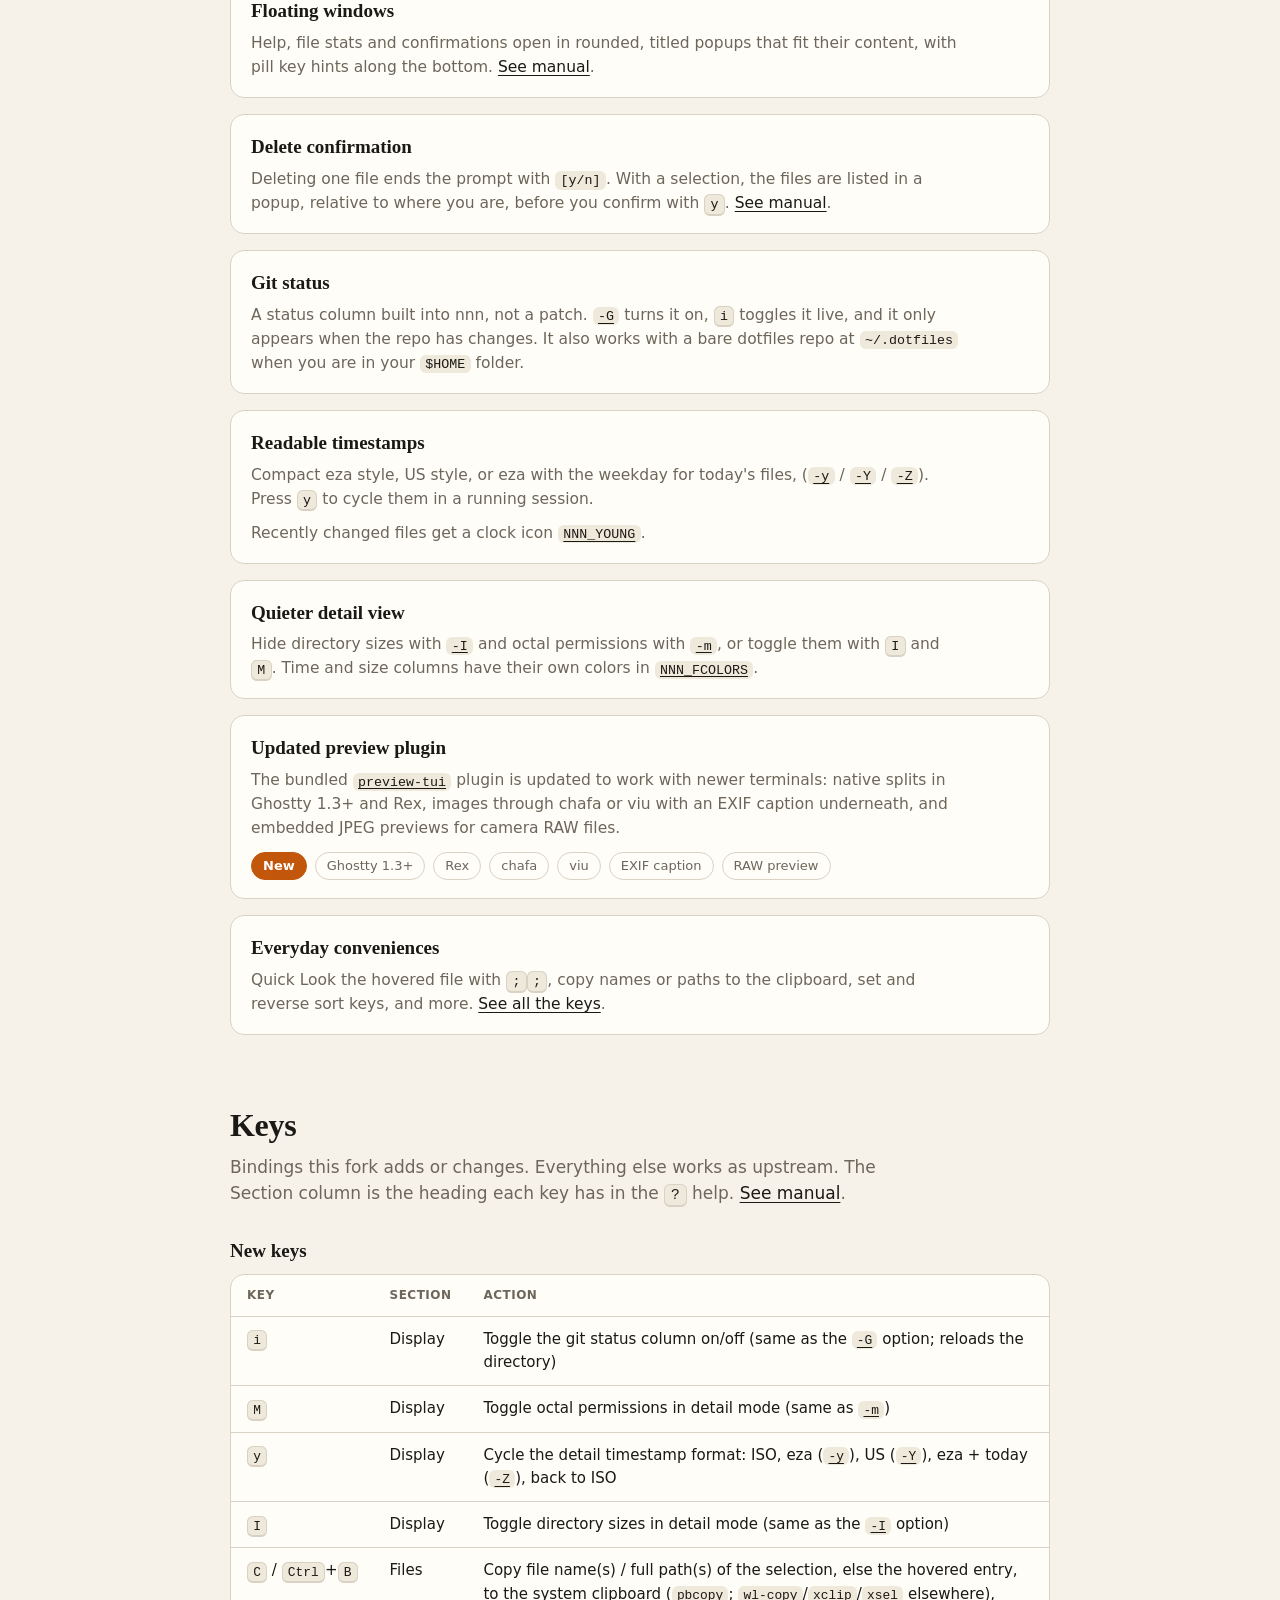
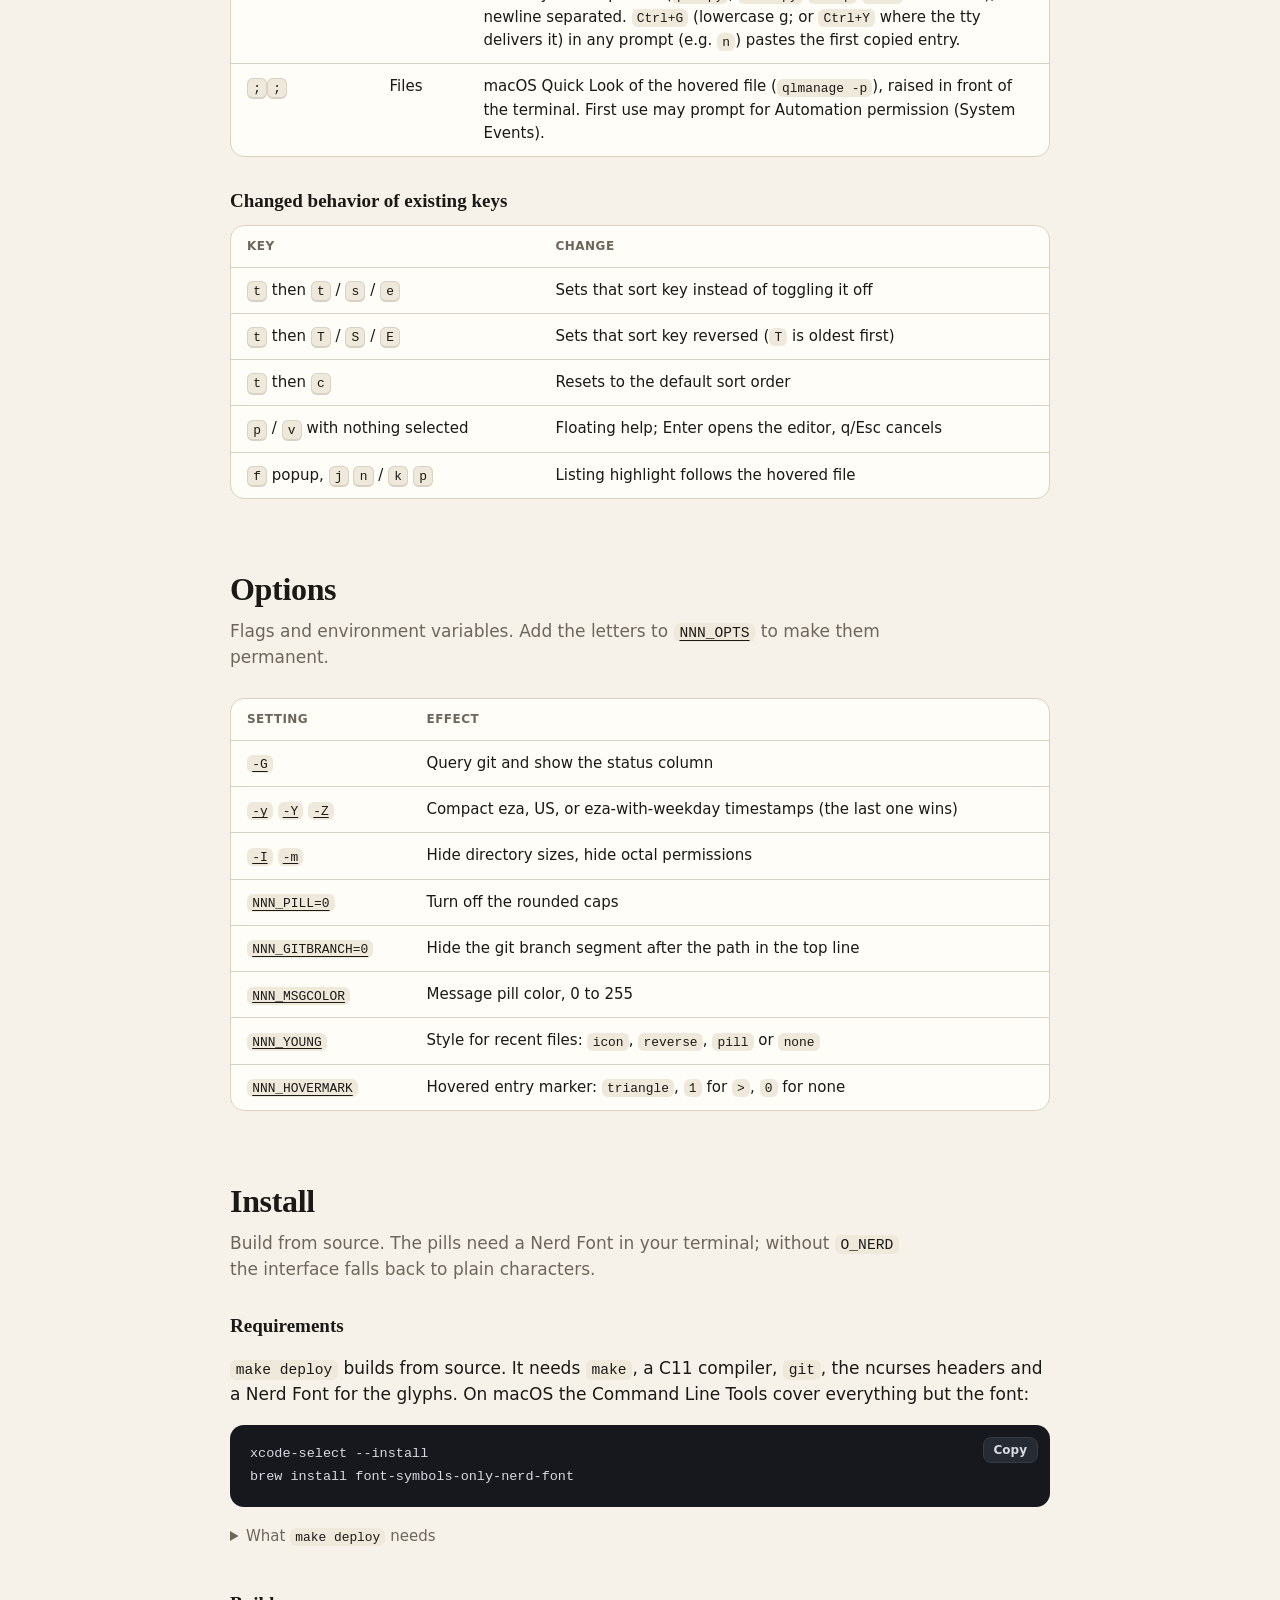
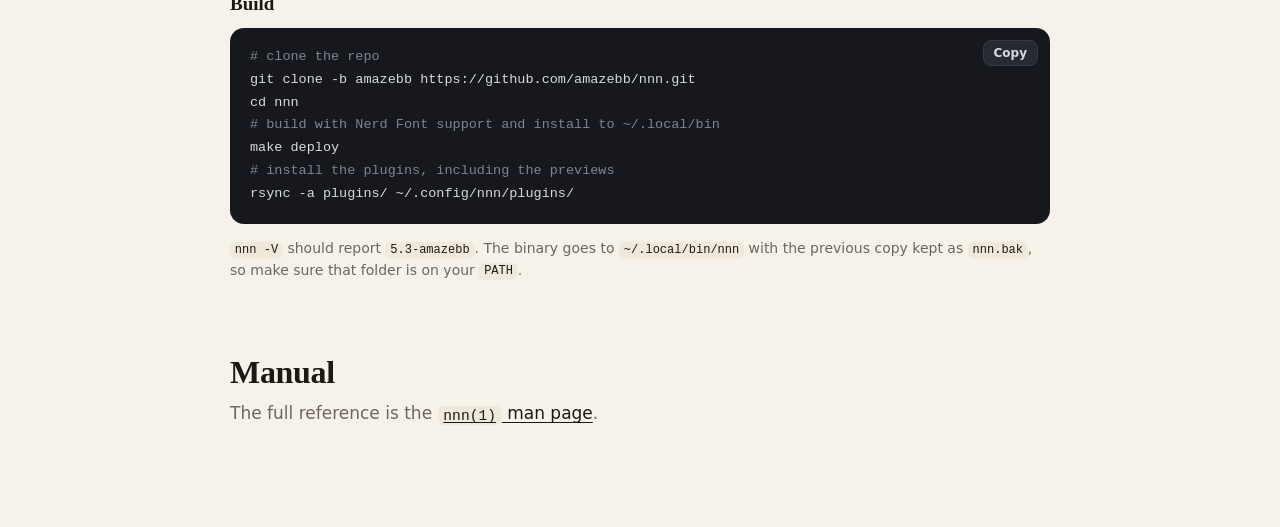
==== commit 1d7f1364: "docs(web): generate the landing page from markdown - add docs/index.md as the landing page source an" ====
--- a/docs/index.html
+++ b/docs/index.html
@@ -1,400 +1,196 @@
 <!doctype html>
+<!-- generated by md2html from index.md: edit that, not this file -->
 <html lang="en">
+<head>
+  <meta charset="utf-8">
+  <meta name="viewport" content="width=device-width, initial-scale=1">
+  <link rel="stylesheet" href="style.css?v=31">
+  <script>try{var t=localStorage.getItem("theme");if(t)document.documentElement.dataset.theme=t}catch(e){}</script>
+  <title>n3: nnn, with a fin3r finish</title>
+  <meta name="description" content="n3 is a personal fork of the nnn file manager with rounded pills, floating popups, git status, extended by plugins for previews and more.">
+</head>
+<body>
+<main>
 
-<head>
-    <meta charset="utf-8">
-    <meta name="viewport" content="width=device-width, initial-scale=1">
-    <title>n3: nnn, with a fin3r finish</title>
-    <meta name="description"
-        content="n3 is a personal fork of the nnn file manager with rounded pills, floating popups, git status, extended by plugins for previews and more.">
-    <link rel="stylesheet" href="style.css?v=31">
-    <script>try {var t = localStorage.getItem("theme"); if (t) document.documentElement.dataset.theme = t} catch (e) { }</script>
-</head>
+  <nav>
+    <a class="brand" href="index.html">n3</a>
+    <a href="index.html#features">Features</a>
+    <a href="index.html#keys">Keys</a>
+    <a href="index.html#options">Options</a>
+    <a href="index.html#install">Install</a>
+    <a href="man.html">Manual</a>
+    <a class="gh" href="https://github.com/amazebb/nnn"><svg width="16" height="16" aria-hidden="true"><use href="img/icons.svg#github"/></svg>GitHub</a>
+    <a href="https://github.com/amazebb/nnn/blob/amazebb/LICENSE">BSD-2</a>
+    <button class="theme-toggle" type="button" aria-label="Switch to light theme" title="Switch theme"><svg class="i-sun" width="18" height="18" aria-hidden="true"><use href="img/icons.svg#sun"/></svg><svg class="i-moon" width="18" height="18" aria-hidden="true"><use href="img/icons.svg#moon"/></svg></button>
+  </nav>
 
-<body>
-    <main>
+  <header id="top">
+    <h1>n3: nnn, with a <em><span class="thin">fi</span>n<span class="flip"><span class="f">3</span><span class="b" aria-hidden="true">e</span></span><span class="thin">r</span></em> finish.</h1>
+    <p><strong>nnn</strong> is a fast, lightweight terminal file manager. This fork keeps everything <a href="https://github.com/jarun/nnn">upstream</a> does and adds a polished interface: rounded pills, floating popups, git status. Everything else, such as image and video previews, is a plugin, and nnn&rsquo;s plugin system lets you write or customise your own.</p>
+    <div class="cta">
+      <a class="btn primary" href="#install">Install</a>
+      <a class="btn" href="https://github.com/amazebb/nnn">View on GitHub</a>
+    </div>
+  </header>
 
-        <nav>
-            <a class="brand" href="#top">n3</a>
-            <a href="#features">Features</a>
-            <a href="#keys">Keys</a>
-            <a href="#options">Options</a>
-            <a href="#install">Install</a>
-            <a href="man.html">Manual</a>
-            <a class="gh" href="https://github.com/amazebb/nnn"><svg width="16" height="16" aria-hidden="true">
-                    <use href="img/icons.svg#github" />
-                </svg>GitHub</a>
-            <a href="https://github.com/amazebb/nnn/blob/amazebb/LICENSE">BSD-2</a>
-            <button class="theme-toggle" type="button" aria-label="Switch to light theme" title="Switch theme"><svg
-                    class="i-sun" width="18" height="18" aria-hidden="true">
-                    <use href="img/icons.svg#sun" />
-                </svg><svg class="i-moon" width="18" height="18" aria-hidden="true">
-                    <use href="img/icons.svg#moon" />
-                </svg></button>
-        </nav>
-
-        <header id="top">
-            <h1>n3: nnn, with a <em><span class="thin">fi</span>n<span class="flip"><span class="f">3</span><span
-                            class="b" aria-hidden="true">e</span></span><span class="thin">r</span></em> finish.</h1>
-            <p><strong>nnn</strong> is a fast, lightweight terminal file manager. This fork keeps everything <a
-                    href="https://github.com/jarun/nnn">upstream</a> does and adds a polished interface: rounded pills,
-                floating popups, git status. Everything else, such as image and video previews, is a plugin, and
-                nnn&rsquo;s plugin system lets you write or customise your own.</p>
-            <div class="cta">
-                <a class="btn primary" href="#install">Install</a>
-                <a class="btn" href="https://github.com/amazebb/nnn">View on GitHub</a>
-            </div>
-        </header>
-
-        <figure class="shot" id="shot">
-            <!-- split Dark|Light switch for the screenshots only, unused for now (script.js and style.css still support it):
+  <figure class="shot" id="shot">
+    <!-- split Dark|Light switch for the screenshots only, unused for now (script.js and style.css still support it):
     <div class="theme-switch" role="group" aria-label="Screenshot theme, for every screenshot on the page">
       <button type="button" data-theme="dark" aria-pressed="false">Dark</button>
       <button type="button" data-theme="light" aria-pressed="false">Light</button>
     </div>
     -->
-            <img class="th-light" src="img/nnn-list-light.png" width="750" height="413"
-                alt="nnn listing the repo root in a light terminal theme, with the context and path pills on top and the pill status bar below">
-            <img class="th-dark" src="img/nnn-list-dark.png" width="750" height="413"
-                alt="nnn listing the repo root in a dark terminal theme, with the context and path pills on top and the pill status bar below">
-            <figcaption>A <a href="https://www.nerdfonts.com/">Nerd Font</a> is required to show the pills and icons.
-            </figcaption>
-        </figure>
+    <img class="th-light" src="img/nnn-list-light.png" width="750" height="413" alt="nnn listing the repo root in a light terminal theme, with the context and path pills on top and the pill status bar below">
+    <img class="th-dark" src="img/nnn-list-dark.png" width="750" height="413" alt="nnn listing the repo root in a dark terminal theme, with the context and path pills on top and the pill status bar below">
+    <figcaption>A <a href="https://www.nerdfonts.com/">Nerd Font</a> is required to show the pills and icons.</figcaption>
+  </figure>
 
-        <div class="facts">
-            <div><b>5.3</b><span>base <a href="https://github.com/jarun/nnn">nnn</a> version</span></div>
-            <div><b>One file</b><span>nnn.c, under 200 KB binary</span></div>
-            <div><b>Plugins</b><span>extend it with your own plugins</span></div>
-        </div>
+  <div class="facts">
+    <div><b>5.3</b><span>base <a href="https://github.com/jarun/nnn">nnn</a> version</span></div>
+    <div><b>One file</b><span>nnn.c, under 200 KB binary</span></div>
+    <div><b>Plugins</b><span>extend it with your own plugins</span></div>
+  </div>
 
-        <section id="features">
-            <h2>What's new</h2>
-            <p class="lede">Every change is a small, optional layer on top of upstream nnn. Switch any of it off with a
-                flag or an environment variable.</p>
+<section id="features">
+<h2>What's new</h2>
+<p class="lede">Every change is a small, optional layer on top of upstream nnn. Switch any of it off with a flag or an environment variable.</p>
+<div class="cards">
+<div class="card">
+<h3>A modern look</h3>
+<p>Small touches that make the listing easier to scan. The hover highlight, status-line segments, the context number, the whole top-line path (followed by the git branch) and every message are drawn as rounded pills, and a triangle marks the hovered entry. Turn the pills off with <a href="man.html#NNN_PILL"><code>NNN_PILL=0</code></a>. <a href="man.html#appearance">See manual</a>.</p>
+</div>
+<div class="card">
+<h3>Choice prompts</h3>
+<p>Prompts with options show one pill per choice. The default is filled, the key to press is capitalised and underlined, and a final <code>Esc</code> pill shows that any other key cancels. <a href="man.html#choice-prompts">See manual</a>.</p>
+</div>
+<div class="card wide">
+<h3>Floating windows</h3>
+<p>Help, file stats and confirmations open in rounded, titled popups that fit their content, with pill key hints along the bottom. <a href="man.html#floating-windows">See manual</a>.</p>
+</div>
+<div class="card">
+<h3>Delete confirmation</h3>
+<p>Deleting one file ends the prompt with <code>[y/n]</code>. With a selection, the files are listed in a popup, relative to where you are, before you confirm with <kbd>y</kbd>. <a href="man.html#floating-windows">See manual</a>.</p>
+</div>
+<div class="card">
+<h3>Git status</h3>
+<p>A status column built into nnn, not a patch. <a href="man.html#opt-G"><code>-G</code></a> turns it on, <kbd>i</kbd> toggles it live, and it only appears when the repo has changes. It also works with a bare dotfiles repo at <code>~/.dotfiles</code> when you are in your <code>$HOME</code> folder.</p>
+</div>
+<div class="card">
+<h3>Readable timestamps</h3>
+<p>Compact eza style, US style, or eza with the weekday for today's files, (<a href="man.html#opt-y"><code>-y</code></a> / <a href="man.html#opt-Y"><code>-Y</code></a> / <a href="man.html#opt-Z"><code>-Z</code></a>). Press <kbd>y</kbd> to cycle them in a running session.</p>
+<p>Recently changed files get a clock icon <a href="man.html#NNN_YOUNG"><code>NNN_YOUNG</code></a>.</p>
+</div>
+<div class="card wide">
+<h3>Quieter detail view</h3>
+<p>Hide directory sizes with <a href="man.html#opt-I"><code>-I</code></a> and octal permissions with <a href="man.html#opt-m"><code>-m</code></a>, or toggle them with <kbd>I</kbd> and <kbd>M</kbd>. Time and size columns have their own colors in <a href="man.html#NNN_FCOLORS"><code>NNN_FCOLORS</code></a>.</p>
+</div>
+<div class="card wide">
+<h3>Updated preview plugin</h3>
+<p>The bundled <a href="https://github.com/amazebb/nnn/blob/amazebb/plugins/preview-tui"><code>preview-tui</code></a> plugin is updated to work with newer terminals: native splits in Ghostty 1.3+ and Rex, images through chafa or viu with an EXIF caption underneath, and embedded JPEG previews for camera RAW files.</p>
+<div class="tags"><span class="new">New</span><span>Ghostty 1.3+</span><span>Rex</span><span>chafa</span><span>viu</span><span>EXIF caption</span><span>RAW preview</span></div>
+</div>
+<div class="card">
+<h3>Everyday conveniences</h3>
+<p>Quick Look the hovered file with <kbd>;</kbd><kbd>;</kbd>, copy names or paths to the clipboard, set and reverse sort keys, and more. <a href="#keys">See all the keys</a>.</p>
+</div>
+</div>
+</section>
+<section id="keys">
+<h2>Keys</h2>
+<p class="lede">Bindings this fork adds or changes. Everything else works as upstream. The Section column is the heading each key has in the <kbd>?</kbd> help. <a href="man.html#keybinds">See manual</a>.</p>
+<h3 class="sub">New keys</h3>
+<div class="table-wrap">
+<table>
+<thead><tr><th>Key</th><th>Section</th><th>Action</th></tr></thead>
+<tbody>
+<tr><td><kbd>i</kbd></td><td>Display</td><td>Toggle the git status column on/off (same as the <a href="man.html#opt-G"><code>-G</code></a> option; reloads the directory)</td></tr>
+<tr><td><kbd>M</kbd></td><td>Display</td><td>Toggle octal permissions in detail mode (same as <a href="man.html#opt-m"><code>-m</code></a>)</td></tr>
+<tr><td><kbd>y</kbd></td><td>Display</td><td>Cycle the detail timestamp format: ISO, eza (<a href="man.html#opt-y"><code>-y</code></a>), US (<a href="man.html#opt-Y"><code>-Y</code></a>), eza + today (<a href="man.html#opt-Z"><code>-Z</code></a>), back to ISO</td></tr>
+<tr><td><kbd>I</kbd></td><td>Display</td><td>Toggle directory sizes in detail mode (same as the <a href="man.html#opt-I"><code>-I</code></a> option)</td></tr>
+<tr><td><kbd>C</kbd> / <kbd>Ctrl</kbd>+<kbd>B</kbd></td><td>Files</td><td>Copy file name(s) / full path(s) of the selection, else the hovered entry, to the system clipboard (<code>pbcopy</code>; <code>wl-copy</code>/<code>xclip</code>/<code>xsel</code> elsewhere), newline separated. <code>Ctrl+G</code> (lowercase g; or <code>Ctrl+Y</code> where the tty delivers it) in any prompt (e.g. <code>n</code>) pastes the first copied entry.</td></tr>
+<tr><td><kbd>;</kbd><kbd>;</kbd></td><td>Files</td><td>macOS Quick Look of the hovered file (<code>qlmanage -p</code>), raised in front of the terminal. First use may prompt for Automation permission (System Events).</td></tr>
+</tbody>
+</table>
+</div>
+<h3 class="sub">Changed behavior of existing keys</h3>
+<div class="table-wrap">
+<table>
+<thead><tr><th>Key</th><th>Change</th></tr></thead>
+<tbody>
+<tr><td><kbd>t</kbd> then <kbd>t</kbd> / <kbd>s</kbd> / <kbd>e</kbd></td><td>Sets that sort key instead of toggling it off</td></tr>
+<tr><td><kbd>t</kbd> then <kbd>T</kbd> / <kbd>S</kbd> / <kbd>E</kbd></td><td>Sets that sort key reversed (<code>T</code> is oldest first)</td></tr>
+<tr><td><kbd>t</kbd> then <kbd>c</kbd></td><td>Resets to the default sort order</td></tr>
+<tr><td><kbd>p</kbd> / <kbd>v</kbd> with nothing selected</td><td>Floating help; Enter opens the editor, q/Esc cancels</td></tr>
+<tr><td><kbd>f</kbd> popup, <kbd>j</kbd> <kbd>n</kbd> / <kbd>k</kbd> <kbd>p</kbd></td><td>Listing highlight follows the hovered file</td></tr>
+</tbody>
+</table>
+</div>
+</section>
+<section id="options">
+<h2>Options</h2>
+<p class="lede">Flags and environment variables. Add the letters to <a href="man.html#NNN_OPTS"><code>NNN_OPTS</code></a> to make them permanent.</p>
+<div class="table-wrap">
+<table>
+<thead><tr><th>Setting</th><th>Effect</th></tr></thead>
+<tbody>
+<tr><td><a href="man.html#opt-G"><code>-G</code></a></td><td>Query git and show the status column</td></tr>
+<tr><td><a href="man.html#opt-y"><code>-y</code></a> <a href="man.html#opt-Y"><code>-Y</code></a> <a href="man.html#opt-Z"><code>-Z</code></a></td><td>Compact eza, US, or eza-with-weekday timestamps (the last one wins)</td></tr>
+<tr><td><a href="man.html#opt-I"><code>-I</code></a> <a href="man.html#opt-m"><code>-m</code></a></td><td>Hide directory sizes, hide octal permissions</td></tr>
+<tr><td><a href="man.html#NNN_PILL"><code>NNN_PILL=0</code></a></td><td>Turn off the rounded caps</td></tr>
+<tr><td><a href="man.html#NNN_GITBRANCH"><code>NNN_GITBRANCH=0</code></a></td><td>Hide the git branch segment after the path in the top line</td></tr>
+<tr><td><a href="man.html#NNN_MSGCOLOR"><code>NNN_MSGCOLOR</code></a></td><td>Message pill color, 0 to 255</td></tr>
+<tr><td><a href="man.html#NNN_YOUNG"><code>NNN_YOUNG</code></a></td><td>Style for recent files: <code>icon</code>, <code>reverse</code>, <code>pill</code> or <code>none</code></td></tr>
+<tr><td><a href="man.html#NNN_HOVERMARK"><code>NNN_HOVERMARK</code></a></td><td>Hovered entry marker: <code>triangle</code>, <code>1</code> for <code>&gt;</code>, <code>0</code> for none</td></tr>
+</tbody>
+</table>
+</div>
+</section>
+<section id="install">
+<h2>Install</h2>
+<p class="lede">Build from source. The pills need a Nerd Font in your terminal; without <code>O_NERD</code> the interface falls back to plain characters.</p>
+<h3 class="sub">Requirements</h3>
+<p><code>make deploy</code> builds from source. It needs <code>make</code>, a C11 compiler, <code>git</code>, the ncurses headers and a Nerd Font for the glyphs. On macOS the Command Line Tools cover everything but the font:</p>
+<div class="codeblock">
+<button class="copy" type="button">Copy</button>
+<pre>xcode-select --install
+brew install font-symbols-only-nerd-font</pre>
+</div>
+<details class="reqs">
+<summary>What <code>make deploy</code> needs</summary>
+<div class="table-wrap">
+<table>
+<thead><tr><th>Tool</th><th>Used for</th></tr></thead>
+<tbody>
+<tr><td><code>make</code></td><td>runs the build</td></tr>
+<tr><td>C compiler (<code>cc</code>, C11)</td><td>builds <code>src/nnn.c</code></td></tr>
+<tr><td><code>grep</code>, <code>cut</code></td><td>read the version string from <code>src/nnn.c</code></td></tr>
+<tr><td>ncurses with headers (<code>pkg-config</code> optional)</td><td>linking; without <code>pkg-config</code> the <code>Makefile</code> falls back to <code class="nowrap">-lncurses</code></td></tr>
+<tr><td><code>pthread</code></td><td>linked in; part of the system libc</td></tr>
+<tr><td><code>install</code></td><td>copies the binary, <code>nnn.1</code> and the zsh completion</td></tr>
+<tr><td><code>cp</code></td><td>keeps the previous binary as <code>nnn.bak</code></td></tr>
+</tbody>
+</table>
+</div>
+</details>
+<h3 class="sub">Build</h3>
+<div class="codeblock">
+<button class="copy" type="button">Copy</button>
+<pre># clone the repo
+git clone -b amazebb https://github.com/amazebb/nnn.git
+cd nnn
+# build with Nerd Font support and install to ~/.local/bin
+make deploy
+# install the plugins, including the previews
+rsync -a plugins/ ~/.config/nnn/plugins/</pre>
+</div>
+<p class="note"><code>nnn -V</code> should report <code>5.3-amazebb</code>. The binary goes to <code>~/.local/bin/nnn</code> with the previous copy kept as <code>nnn.bak</code>, so make sure that folder is on your <code>PATH</code>.</p>
+</section>
+<section id="manual">
+<h2>Manual</h2>
+<p class="lede">The full reference is the <a href="man.html"><code>nnn(1)</code> man page</a>.</p>
+</section>
 
-            <div class="cards">
-
-                <div class="card">
-                    <h3>A modern look</h3>
-                    <p>Small touches that make the listing easier to scan. The hover highlight, status-line segments,
-                        the context number, the whole top-line path (followed by the git branch) and every message are
-                        drawn as
-                        rounded pills, and a triangle marks the hovered entry. Turn the pills off with <a
-                            href="man.html#NNN_PILL"><code>NNN_PILL=0</code></a>. <a href="man.html#appearance">See
-                            manual</a>.</p>
-                </div>
-
-                <div class="card">
-                    <h3>Choice prompts</h3>
-                    <p>Prompts with options show one pill per choice. The default is filled, the key to press is
-                        capitalised and underlined, and a final <code>Esc</code> pill shows that any other key cancels.
-                        <a href="man.html#choice-prompts">See manual</a>.
-                    </p>
-                </div>
-
-                <div class="card wide">
-                    <h3>Floating windows</h3>
-                    <p>Help, file stats and confirmations open in rounded, titled popups that fit their content, with
-                        pill key hints along the bottom. <a href="man.html#floating-windows">See manual</a>.</p>
-                </div>
-
-                <div class="card">
-                    <h3>Delete confirmation</h3>
-                    <p>Deleting one file ends the prompt with <code>[y/n]</code>. With a selection, the files are listed
-                        in a popup, relative to where you are, before you confirm with <kbd>y</kbd>. <a
-                            href="man.html#floating-windows">See manual</a>.</p>
-                </div>
-
-                <div class="card">
-                    <h3>Git status</h3>
-                    <p>A status column built into nnn, not a patch. <a href="man.html#opt-G"><code>-G</code></a> turns
-                        it on, <kbd>i</kbd> toggles it live, and it only appears when the repo has changes. It also
-                        works with a bare dotfiles repo at <code>~/.dotfiles</code> when you are in your
-                        <code>$HOME</code> folder.
-                    </p>
-                </div>
-
-                <div class="card">
-                    <h3>Readable timestamps</h3>
-                    <p>Compact eza style, US style, or eza with the weekday for today's files, (<a
-                            href="man.html#opt-y"><code>-y</code></a> / <a href="man.html#opt-Y"><code>-Y</code></a> /
-                        <a href="man.html#opt-Z"><code>-Z</code></a>). Press <kbd>y</kbd> to cycle them in a running
-                        session.
-                    </p>
-                    <p>Recently changed files get a clock icon <a href="man.html#NNN_YOUNG"><code>NNN_YOUNG</code></a>.
-                    </p>
-                </div>
-
-                <div class="card wide">
-                    <h3>Quieter detail view</h3>
-                    <p>Hide directory sizes with <a href="man.html#opt-I"><code>-I</code></a> and octal permissions with
-                        <a href="man.html#opt-m"><code>-m</code></a>, or toggle them with <kbd>I</kbd> and <kbd>M</kbd>.
-                        Time and size columns have their own colors in <a
-                            href="man.html#NNN_FCOLORS"><code>NNN_FCOLORS</code></a>.
-                    </p>
-                </div>
-
-                <div class="card wide">
-                    <h3>Updated preview plugin</h3>
-                    <p>The bundled <a
-                            href="https://github.com/amazebb/nnn/blob/amazebb/plugins/preview-tui"><code>preview-tui</code></a>
-                        plugin is updated to work with newer terminals: native
-                        splits in Ghostty 1.3+ and Rex, images through chafa or viu with an EXIF caption underneath, and
-                        embedded JPEG previews for camera RAW files.</p>
-                    <div class="tags">
-                        <span class="new">New</span><span>Ghostty
-                            1.3+</span><span>Rex</span><span>chafa</span><span>viu</span><span>EXIF
-                            caption</span><span>RAW preview</span>
-                    </div>
-                </div>
-
-                <div class="card">
-                    <h3>Everyday conveniences</h3>
-                    <p>Quick Look the hovered file with <kbd>;</kbd><kbd>;</kbd>, copy names or paths to the clipboard,
-                        set and reverse sort keys, and more. <a href="#keys">See all the keys</a>.</p>
-                </div>
-
-            </div>
-        </section>
-
-        <section id="keys">
-            <h2>Keys</h2>
-            <p class="lede">New keys this fork adds. Everything else works as upstream. The Section column is the
-                heading each key has in the <kbd>?</kbd> help. <a href="man.html#keybinds">See manual</a>.</p>
-            <div class="table-wrap">
-                <table>
-                    <thead>
-                        <tr>
-                            <th>Key</th>
-                            <th>Section</th>
-                            <th>Action</th>
-                        </tr>
-                    </thead>
-                    <tbody>
-                        <tr>
-                            <td><kbd>i</kbd></td>
-                            <td>Display</td>
-                            <td>Toggle the git status column on/off (same as the <a
-                                    href="man.html#opt-G"><code>-G</code></a> option; reloads the directory)</td>
-                        </tr>
-                        <tr>
-                            <td><kbd>M</kbd></td>
-                            <td>Display</td>
-                            <td>Toggle octal permissions in detail mode (same as <a
-                                    href="man.html#opt-m"><code>-m</code></a>)</td>
-                        </tr>
-                        <tr>
-                            <td><kbd>y</kbd></td>
-                            <td>Display</td>
-                            <td>Cycle the detail timestamp format: ISO, eza (<a
-                                    href="man.html#opt-y"><code>-y</code></a>), US (<a
-                                    href="man.html#opt-Y"><code>-Y</code></a>), eza + today (<a
-                                    href="man.html#opt-Z"><code>-Z</code></a>), back to ISO</td>
-                        </tr>
-                        <tr>
-                            <td><kbd>I</kbd></td>
-                            <td>Display</td>
-                            <td>Toggle directory sizes in detail mode (same as the <a
-                                    href="man.html#opt-I"><code>-I</code></a> option)</td>
-                        </tr>
-                        <tr>
-                            <td><kbd>C</kbd> / <kbd>Ctrl</kbd>+<kbd>B</kbd></td>
-                            <td>Files</td>
-                            <td>Copy file name(s) / full path(s) of the selection, else the hovered entry, to the system
-                                clipboard (<code>pbcopy</code>;
-                                <code>wl-copy</code>/<code>xclip</code>/<code>xsel</code> elsewhere), newline separated.
-                                <code>Ctrl+G</code> (lowercase g; or <code>Ctrl+Y</code> where the tty delivers it) in
-                                any prompt (e.g. <code>n</code>) pastes the first copied entry.
-                            </td>
-                        </tr>
-                        <tr>
-                            <td><kbd>;</kbd><kbd>;</kbd></td>
-                            <td>Files</td>
-                            <td>macOS Quick Look of the hovered file (<code>qlmanage -p</code>), raised in front of the
-                                terminal. First use may prompt for Automation permission (System Events).</td>
-                        </tr>
-                    </tbody>
-                </table>
-            </div>
-            <h3 class="sub">Changed behavior of existing keys</h3>
-            <div class="table-wrap">
-                <table>
-                    <thead>
-                        <tr>
-                            <th>Key</th>
-                            <th>Change</th>
-                        </tr>
-                    </thead>
-                    <tbody>
-                        <tr>
-                            <td><kbd>t</kbd> then <kbd>t</kbd> / <kbd>s</kbd> / <kbd>e</kbd></td>
-                            <td>Sets that sort key instead of toggling it off</td>
-                        </tr>
-                        <tr>
-                            <td><kbd>t</kbd> then <kbd>T</kbd> / <kbd>S</kbd> / <kbd>E</kbd></td>
-                            <td>Sets that sort key reversed</td>
-                        </tr>
-                        <tr>
-                            <td><kbd>t</kbd> then <kbd>c</kbd></td>
-                            <td>Resets to the default sort order</td>
-                        </tr>
-                        <tr>
-                            <td><kbd>p</kbd> / <kbd>v</kbd> with nothing selected</td>
-                            <td>Floating help; Enter opens the editor, q/Esc cancels</td>
-                        </tr>
-                        <tr>
-                            <td><kbd>f</kbd> popup, <kbd>j</kbd> <kbd>n</kbd> / <kbd>k</kbd> <kbd>p</kbd></td>
-                            <td>Listing highlight follows the hovered file</td>
-                        </tr>
-                    </tbody>
-                </table>
-            </div>
-        </section>
-
-        <section id="options">
-            <h2>Options</h2>
-            <p class="lede">Flags and environment variables. Add the letters to <a
-                    href="man.html#NNN_OPTS"><code>NNN_OPTS</code></a> to make them permanent.</p>
-            <div class="table-wrap">
-                <table>
-                    <thead>
-                        <tr>
-                            <th>Setting</th>
-                            <th>Effect</th>
-                        </tr>
-                    </thead>
-                    <tbody>
-                        <tr>
-                            <td><a href="man.html#opt-G"><code>-G</code></a></td>
-                            <td>Query git and show the status column</td>
-                        </tr>
-                        <tr>
-                            <td><a href="man.html#opt-y"><code>-y</code></a> <a
-                                    href="man.html#opt-Y"><code>-Y</code></a> <a
-                                    href="man.html#opt-Z"><code>-Z</code></a></td>
-                            <td>Compact eza, US, or eza-with-weekday timestamps (the last one wins)</td>
-                        </tr>
-                        <tr>
-                            <td><a href="man.html#opt-I"><code>-I</code></a> <a
-                                    href="man.html#opt-m"><code>-m</code></a></td>
-                            <td>Hide directory sizes, hide octal permissions</td>
-                        </tr>
-                        <tr>
-                            <td><a href="man.html#NNN_PILL"><code>NNN_PILL=0</code></a></td>
-                            <td>Turn off the rounded caps</td>
-                        </tr>
-                        <tr>
-                            <td><a href="man.html#NNN_GITBRANCH"><code>NNN_GITBRANCH=0</code></a></td>
-                            <td>Hide the git branch segment after the path in the top line</td>
-                        </tr>
-                        <tr>
-                            <td><a href="man.html#NNN_MSGCOLOR"><code>NNN_MSGCOLOR</code></a></td>
-                            <td>Message pill color, 0 to 255</td>
-                        </tr>
-                        <tr>
-                            <td><a href="man.html#NNN_YOUNG"><code>NNN_YOUNG</code></a></td>
-                            <td>Style for recent files: <code>icon</code>, <code>reverse</code>, <code>pill</code> or
-                                <code>none</code>
-                            </td>
-                        </tr>
-                        <tr>
-                            <td><a href="man.html#NNN_HOVERMARK"><code>NNN_HOVERMARK</code></a></td>
-                            <td>Hovered entry marker: <code>triangle</code>, <code>1</code> for <code>&gt;</code>,
-                                <code>0</code> for none
-                            </td>
-                        </tr>
-                    </tbody>
-                </table>
-            </div>
-        </section>
-
-        <section id="install">
-            <h2>Install</h2>
-            <p class="lede">Build from source. The pills need a Nerd Font in your terminal; without <code>O_NERD</code>
-                the interface falls back to plain characters.</p>
-
-            <h3 class="sub">Requirements</h3>
-            <p><code>make deploy</code> builds from source. It needs <code>make</code>, a C11 compiler,
-                <code>git</code>, the ncurses headers and a Nerd Font for the glyphs. On macOS the Command Line Tools
-                cover everything but the font:
-            </p>
-            <div class="codeblock">
-                <button class="copy" type="button">Copy</button>
-                <pre>xcode-select --install
-                    brew install font-symbols-only-nerd-font</pre>
-            </div>
-
-            <details class="reqs">
-                <summary>What <code>make deploy</code> needs</summary>
-                <div class="table-wrap">
-                    <table>
-                        <thead>
-                            <tr>
-                                <th>Tool</th>
-                                <th>Used for</th>
-                            </tr>
-                        </thead>
-                        <tbody>
-                            <tr>
-                                <td><code>make</code></td>
-                                <td>runs the build</td>
-                            </tr>
-                            <tr>
-                                <td>C compiler (<code>cc</code>, C11)</td>
-                                <td>builds <code>src/nnn.c</code></td>
-                            </tr>
-                            <tr>
-                                <td><code>grep</code>, <code>cut</code></td>
-                                <td>read the version string from <code>src/nnn.c</code></td>
-                            </tr>
-                            <tr>
-                                <td>ncurses with headers (<code>pkg-config</code> optional)</td>
-                                <td>linking; without <code>pkg-config</code> the <code>Makefile</code> falls back to
-                                    <code class="nowrap">-lncurses</code>
-                                </td>
-                            </tr>
-                            <tr>
-                                <td><code>pthread</code></td>
-                                <td>linked in; part of the system libc</td>
-                            </tr>
-                            <tr>
-                                <td><code>install</code></td>
-                                <td>copies the binary, <code>nnn.1</code> and the zsh completion</td>
-                            </tr>
-                            <tr>
-                                <td><code>cp</code></td>
-                                <td>keeps the previous binary as <code>nnn.bak</code></td>
-                            </tr>
-                        </tbody>
-                    </table>
-                </div>
-            </details>
-
-            <h3 class="sub">Build</h3>
-            <div class="codeblock">
-                <button class="copy" type="button">Copy</button>
-                <pre># clone the repo
-                    git clone -b amazebb https://github.com/amazebb/nnn.git
-                    cd nnn
-                    # build with Nerd Font support and install to ~/.local/bin
-                    make deploy
-                    # install the plugins, including the previews
-                    rsync -a plugins/ ~/.config/nnn/plugins/</pre>
-            </div>
-            <p class="note"><code>nnn -V</code> should report <code>5.3-amazebb</code>. The binary goes to
-                <code>~/.local/bin/nnn</code> with the previous copy kept as <code>nnn.bak</code>, so make sure that
-                folder is on your <code>PATH</code>.
-            </p>
-        </section>
-
-        <section id="manual">
-            <h2>Manual</h2>
-            <p class="lede">The full reference is the <a href="man.html"><code>nnn(1)</code> man page</a>.</p>
-        </section>
-
-
-    </main>
-    <script src="script.js?v=31"></script>
+</main>
+<script src="script.js?v=31"></script>
 </body>
-
 </html>
